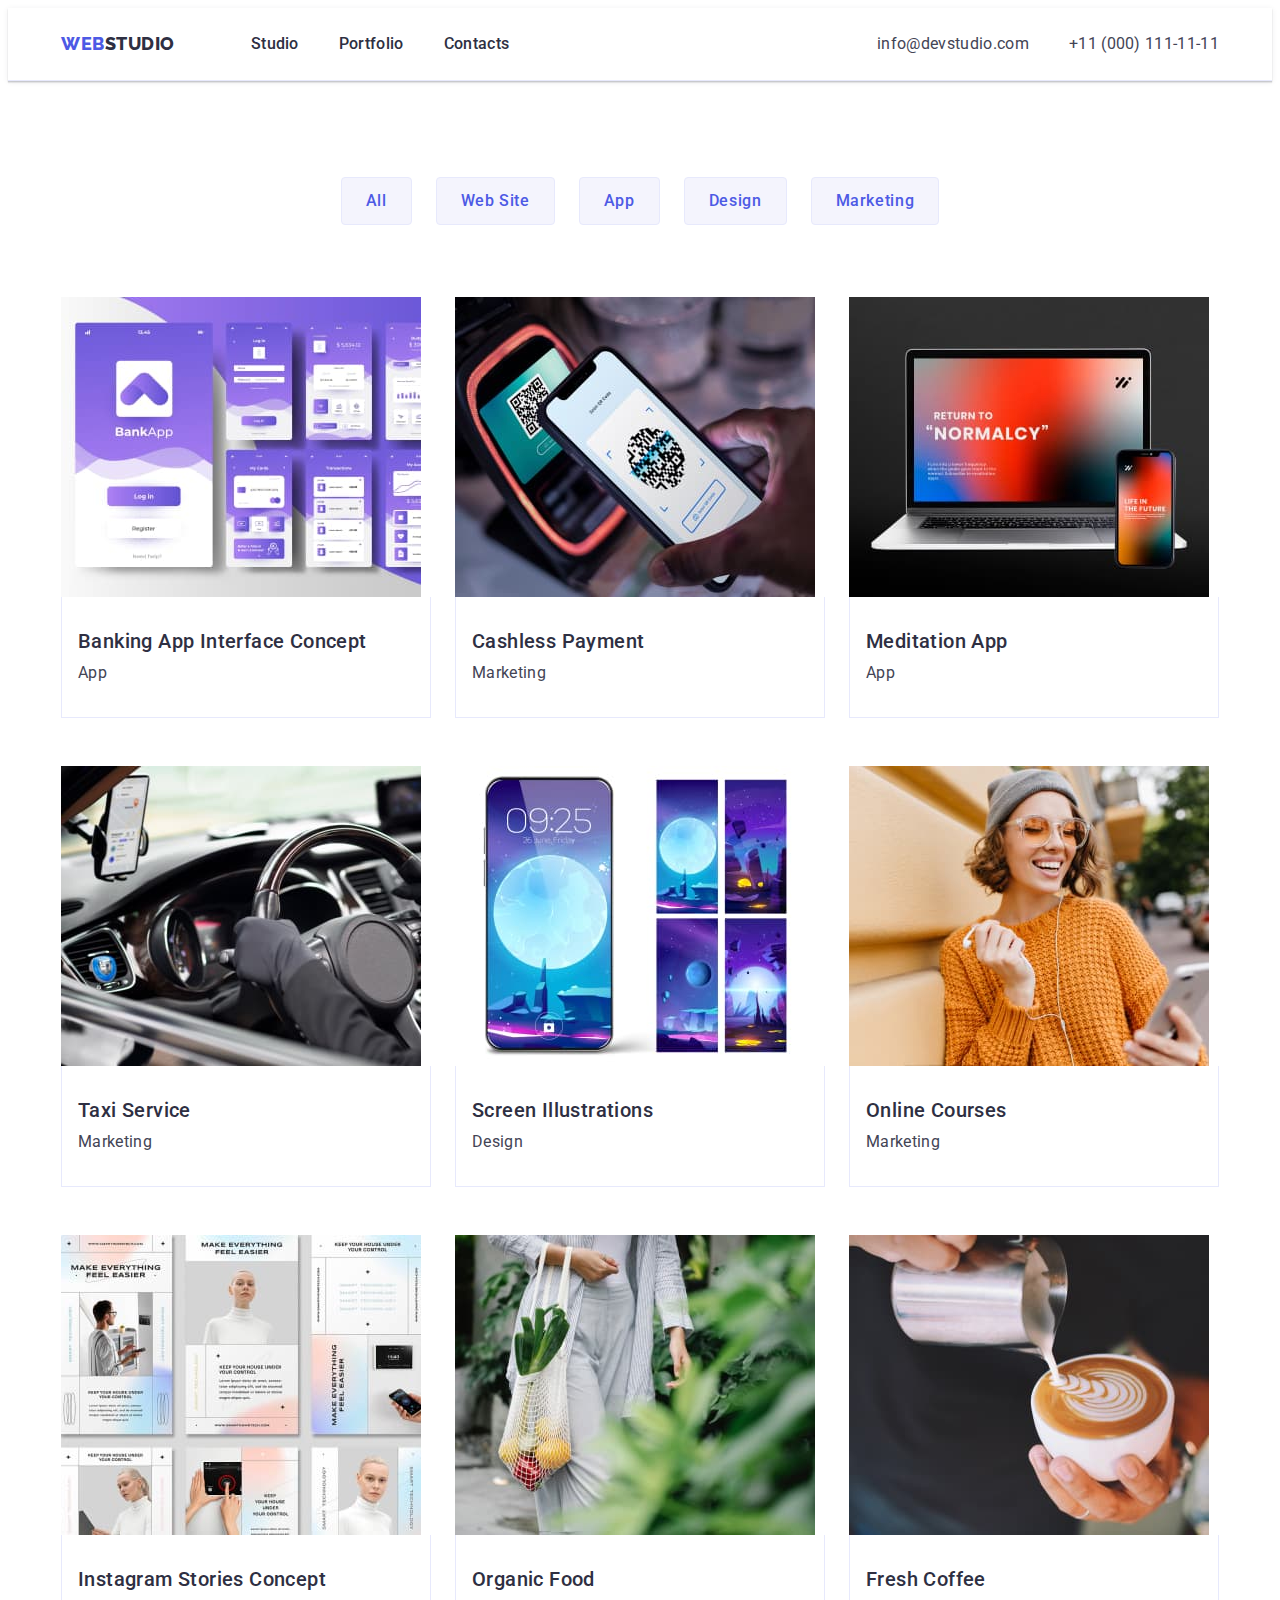
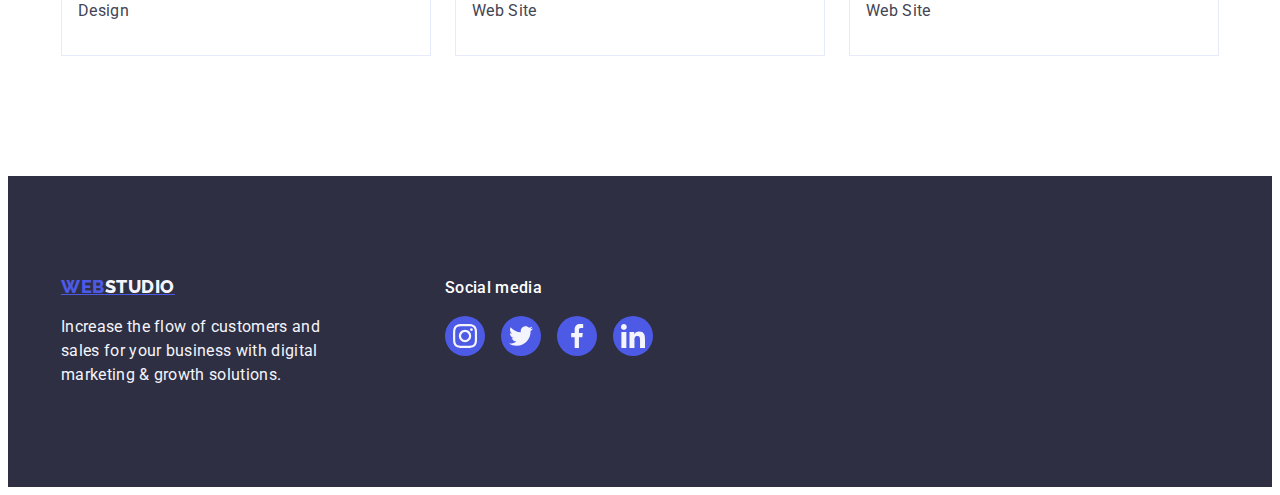
==== portfolio.html @ e5798d38 "add animation" ====
<!DOCTYPE html>
<html lang="en">
<head>
    <meta charset="UTF-8">
    <meta http-equiv="X-UA-Compatible" content="IE=edge">
    <meta name="viewport" content="width=device-width, initial-scale=1.0">
    <title>Portfolio</title>
    <link rel="preconnect" href="https://fonts.googleapis.com">
    <link rel="preconnect" href="https://fonts.gstatic.com" crossorigin>
    <link href="https://fonts.googleapis.com/css2?family=Raleway:wght@800&family=Roboto:wght@400;500;700;900&display=swap"
        rel="stylesheet">
    <link rel="stylesheet" href="https://cdnjs.cloudflare.com/ajax/libs/modern-normalize/2.0.0/modern-normalize.min.css"
        integrity="sha512-4xo8blKMVCiXpTaLzQSLSw3KFOVPWhm/TRtuPVc4WG6kUgjH6J03IBuG7JZPkcWMxJ5huwaBpOpnwYElP/m6wg=="
        crossorigin="anonymous" referrerpolicy="no-referrer" />
    <link rel="stylesheet" href="./css/styles.css">
</head>
<body>
<header class="portfolio-header">
    <div class="container header-container">
    <nav class="navigation">
        <a class="logo-link link" href="./index.html">Web<span class="logo-color">Studio</span></a>
        <ul class="menu-list list">
            <li class="menu-item">
                <a class="menu-link link" href="./index.html">Studio</a>
            </li>
            <li class="menu-item">
                <a class="menu-link link" href="./portfolio.html">Portfolio</a>
            </li>
            <li class="menu-item">
                <a class="menu-link link" href="">Contacts</a>
            </li>
        </ul>
    </nav>
    <address class="contact">
        <ul class="address-list list">
            <li class="address-item">
                <a class="contact-link link" href="mailto:info@devstudio.com">info@devstudio.com</a>

            </li>
            <li class="address-item">
                <a class="contact-link link" href="tel:+110001111111">+11 (000) 111-11-11</a>

            </li>
        </ul>

    </address>
    </div>
</header>
<main class="main">
    <section class="gallery-section">
        <div class="container">
        <h1 class="visually-hidden">Button</h1>
        <ul class="btn-list list">
            <li class="btn-item-list">
                <button class="mod-btn btn" type="button">All</button>
            </li>
            <li class="btn-item-list">
                <button class="mod-btn btn" type="button">Web Site</button>
            </li>
            <li class="btn-item-list">
                <button class="mod-btn btn" type="button">App</button>
            </li>
            <li class="btn-item-list">
                <button class="mod-btn btn" type="button">Design</button>
            </li>
            <li class="btn-item-list">
                <button class="mod-btn btn" type="button">Marketing</button>
            </li>
        </ul>
        <ul class="gallery-list">
            <li class="gallery-item list">
                <a href="#" class="gallery-portfolio link" >
                <img src="./images/project1.jpg" alt="Banking application" width="360" height="300">
                <div class="container-gallery">
                <h2 class="gallery-title">Banking App Interface Concept</h2>
                <p class="gallery-text">App</p>
                </div>
                </a>
            </li>
            <li class="gallery-item list">
                <a href="#" class="link gallery-portfolio" >
                <div class="gallery-cover-wrap" ><img src="./images/project2.jpg" alt="Scan qr code by phone" width="360" height="300"> 
                <p class="gallery-cover-text">14 Stylish and User-Friendly App Design Concepts · Task Manager App · Calorie Tracker App
                    · Exotic Fruit Ecommerce App ·
                    Cloud Storage App</p>
                </div>
                
                <div class="container-gallery">
                <h2 class="gallery-title">Cashless Payment</h2>
                <p class="gallery-text">Marketing</p>
                </div>
                </a>
            </li>
            <li class="gallery-item list">
                <a href="#" class="link gallery-portfolio" >
                <img src="./images/project3.jpg" alt="Sync laptop app with phone" width="360" height="300">
                <div class="container-gallery">
                <h2 class="gallery-title">Meditation App</h2>
                <p class="gallery-text">App</p>
                </div>
                </a>
            </li>
            <li class="gallery-item list">
                <a href="#" class="link gallery-portfolio" >
                <img src="./images/project4.jpg" alt="Driving driver navigation" width="360" height="300">
                <div class="container-gallery">
                <h2 class="gallery-title">Taxi Service</h2>
                <p class="gallery-text">Marketing</p>
                </div>
                </a>
            </li>
            <li class="gallery-item list">
                <a href="#" class="link gallery-portfolio" >
                <img src="./images/project5.jpg" alt="Wallpaper for phone" width="360" height="300">
                <div class="container-gallery">
                <h2 class="gallery-title">Screen Illustrations</h2>
                <p class="gallery-text">Design</p>
                </div>
                </a>
            </li>
            <li class="gallery-item list">
                <a href="#" class="link gallery-portfolio" >
                <img src="./images/project6.jpg" alt="Girl talking through video call" width="360" height="300">
                <div class="container-gallery">
                <h2 class="gallery-title">Online Courses</h2>
                <p class="gallery-text">Marketing</p>
                </div>
                </a>
            </li>
            <li class="gallery-item list">
                <a href="#" class="link gallery-portfolio" >
                <img src="./images/project7.jpg" alt="Application instructions" width="360" height="300">
                <div class="container-gallery">
                <h2 class="gallery-title">Instagram Stories Concept</h2>
                <p class="gallery-text">Design</p>
                </div>
                </a>
            </li>
            <li class="gallery-item list">
                <a href="#" class="link gallery-portfolio" >
                <img src="./images/project8.jpg" alt="Girl carries vegetables in a bag" width="360" height="300">
                <div class="container-gallery">
                <h2 class="gallery-title">Organic Food</h2>
                <p class="gallery-text">Web Site</p>
                </div>
                </a>
            </li>
            <li class="gallery-item list">
                <a href="#" class="link gallery-portfolio" >
                <img src="./images/project9.jpg" alt="Barista pouring milk into coffee" width="360" height="300">
                <div class="container-gallery">
                <h2 class="gallery-title">Fresh Coffee</h2>
                <p class="gallery-text">Web Site</p>
                </div>
                </a>
            </li>
        </ul>
        </div>
    </section>
</main>
<footer class="section-footer">
    <div class="container footer-logo-index">
        <div class="logo-section">
            <a class="logo-link-footer" href="./index.html">Web<span class="logo-color-footer">Studio</span></a>
            <p class="footer-text">Increase the flow of customers and sales for your business with digital marketing &
                growth solutions.</p>
        </div>
        <div class="section-social">
            <p class="social-text">Social media</p>
            <ul class="footer-social ">
                <li class="footer-social-link list">
                    <a href="" class="social-link link" target="_blank" rel="noopener noreferrer">
                        <svg class="social-icon" width="24" height="24">
                            <use href="./images/icons.svg#icon-instagram"></use>
                        </svg>
                    </a>
                </li>
                <li class="footer-social-link list">
                    <a href="" class="social-link link" target="_blank" rel="noopener noreferrer">
                        <svg class="social-icon" width="24" height="24">
                            <use href="./images/icons.svg#icon-twitter"></use>
                        </svg>
                    </a>
                </li>
                <li class="footer-social-link list">
                    <a href="" class="social-link link" target="_blank" rel="noopener noreferrer">
                        <svg class="social-icon" width="24" height="24">
                            <use href="./images/icons.svg#icon-facebook"></use>
                        </svg>
                    </a>
                </li>
                <li class="footer-social-link list">
                    <a href="" class="social-link link" target="_blank" rel="noopener noreferrer">
                        <svg class="social-icon" width="24" height="24">
                            <use href="./images/icons.svg#icon-linkedin"></use>
                        </svg>
                    </a>
                </li>
            </ul>
        </div>
    </div>
</footer>
</body>
</html>
---- css/styles.css ----
body {
    font-family: Roboto, sans-serif;
    font-style: normal;
    font-weight: 400;
    font-size: 16px;
    line-height: 1.5;
    color: var(--primery-color);
    background-color: var(--light-color);
}

:root {
    --primery-color: #434455;
    --title-color: #2E2F42;
    --secondary-color: #4D5AE5;
    --link-color: #404BBF;
    --light-color: #FFFFFF;
    --secondary-light-color: #F4F4FD;
}

p, 
h1, 
h2, 
h3 {
    margin: 0;
}

ul {
    margin: 0;
    padding: 0;
}

img {
    display: block;
}

.container {
    width: 1158px;
    padding-left: 15px;
    padding-right: 15px;
    margin: 0 auto;


}

.list {
    list-style: none;

}

.link {
    text-decoration: none;

}

/* *----------------------HEADER-INDEX------------------* */

.main-header {
    border-bottom: 1px solid #e7e9fc;
    box-shadow: 0px 2px 1px rgba(46, 47, 66, 0.08), 0px 1px 1px rgba(46, 47, 66, 0.16), 0px 1px 6px rgba(46, 47, 66, 0.08);
    
    
}

.navigation {
    display: flex;
    align-items: center;
}

.header-container {
    display: flex;
    align-items: center;
    padding-top: 24px;
    padding-bottom: 24px;
    
}

.menu-list {
    display: flex;
    gap: 40px;

}

.address-list {
    display: flex;
    gap: 40px;
}

.logo-link {
    font-family: 'Raleway', sans-serif;
    font-weight: 800;
    font-size: 18px;
    line-height: 1.17;
    display: flex;
    align-items: center;
    letter-spacing: 0.03em;
    text-transform: uppercase;
    color: var(--secondary-color);
    margin-right: 76px;

}
.logo-color {
    color: var(--title-color);
}

.menu-link:hover {
    color: var(--link-color);
}

.menu-link:focus {
    color: var(--link-color);
}

.contact {
    font-style: normal;
    display: flex;
    align-items: center;
    margin-left: auto;

}
.contact-link {
    letter-spacing: 0.02em;
    color: var(--primery-color);
}

.contact-link:hover,
.contact-link:focus {
    color: var(--link-color);
}

.logo-link:hover, logo-link:focus {
    color: var(--link-color);
}

.menu-list {
    font-weight: 500;
    line-height: 1.5;
    letter-spacing: 0.02em;
}

.menu-link {
    color: var(--title-color);
}

/* -------------------HERO SECTION--------------------- */

.hero-section {
    background-color: var(--title-color);
    padding-top: 188px;
    padding-bottom: 188px;
    background-image: linear-gradient(rgba(46, 47, 66, 0.7), rgba(46, 47, 66, 0.7)), url(../images/peopleoffice.jpg);
    background-repeat: no-repeat;
    background-position: center;
    background-size: cover;
    max-width: 1440px;
    margin: 0 auto;
}

.btn {
    cursor: pointer;
}

.btn:hover, btn:focus {
    color: var(--light-color);
    background-color: var(--link-color);
}

.btn:focus {
    color: var(--light-color);
    background-color: var(--link-color);
}

.hero-button {
    font-family: 'Roboto', sans-serif;
    font-style: normal;
    font-weight: 500;
    font-size: 16px;
    line-height: 1.5;
    display: flex;
    align-items: center;
    letter-spacing: 0.04em;
    color: var(--light-color);
    background-color: var(--secondary-color);
    box-shadow: 0px 4px 4px rgba(0, 0, 0, 0.15);
    border-radius: 4px;
    min-width: 169px;
    height: 56px;
    display: block;
    margin: 0 auto;
    border: none;
    padding: 16px 32px 16px 32px;
      
}

.hero-title {
    font-weight: 700;
    font-size: 56px;
    line-height: 1.07;
    text-align: center;
    letter-spacing: 0.02em;
    color: var(--light-color);
    
    margin: 0 auto;
    max-width: 496px;
    margin-bottom: 48px;   
}

/*  -----------------SECONDARY-SECTION----------------- */
.visually-hidden {
    position: absolute;
    width: 1px;
    height: 1px;
    margin: -1px;
    border: 0;
    padding: 0;
    white-space: nowrap;
    clip-path: inset(100%);
    clip: rect(0 0 0 0);
    overflow: hidden;
}

.secondary-section {
    padding-top: 120px;
    padding-bottom: 120px;
 
}

.icon {
    
    width: 264px;
    height: 112px;
    background-color: #F4F4FD;
    display: flex;
    align-items: center;
    justify-content: center;
    border-radius: 4px;
    margin-bottom: 8px;
}


.secondary-section-wrap{
    display: flex;
    align-items: center;

  
}
.title-text {
    font-weight: 700;
    font-size: 36px;
    line-height: 1.11;
    text-align: center;
    letter-spacing: 0.02em;
    text-transform: capitalize;
    color: var(--title-color);
    margin: 0 auto;
    margin-bottom: 72px;

}

.list-secondary {
    display: flex;
    gap: 24px;

}

.secondary-item-list {
    gap: 24px;
}

.secondary-title {
    font-weight: 500;
    font-size: 20px;
    line-height: 1.2;
    letter-spacing: 0.02em;
    color: var(--title-color);
    display: flex;
    margin-bottom: 8px;
    
}

.secondary-text {
    letter-spacing: 0.02em;
    color: var(--primery-color);
    display: flex;
    min-width: 264px;
    width: calc((100% - 72px) / 4);
    gap: 24px;
    
}

/* -----------------------SECTION-PROFILE---------------------- */

.profile {
    padding-top: 0px;
    padding-bottom: 120px;
}



.list-img {
    display: flex;
    gap: 24px;

}

.list-profile {
    
    min-width: 360px;
    display: flex;
    width: calc((100% - 48px) / 3);

}

/* -----------------------TEAM-SECTION---------------------- */

.team-section {
    background-color: var(--secondary-light-color);
    padding-top: 120px;
    padding-bottom: 120px;
}

.list-team {
    display: flex;
    gap: 24px;
}

.team {
    padding: 32px 16px;
}

.icon-team{
    display: flex;
    justify-content: center;
    gap: 24px;
}

.icon-team-list{
    width: 40px;
    height: 40px;
}

.team-soc-link{
    width: 100%;
    height: 100%;
    background-color: #4D5AE5;
    border-radius: 50%;
    display: flex;
    align-items: center;
    justify-content: center;   
}

.team-soc-link:hover {
    background-color: #404bbf;
}

.team-soc-link:focus {
    background-color: #404bbf;
}

.team-soc-icon {
    fill: #f4f4fd;
}

.list-item-team {
    background-color: var(--light-color);
    width: calc((100% - 72px) / 4);
    text-align: center;
    box-shadow: 0px 1px 6px rgba(46, 47, 66, 0.08), 0px 1px 1px rgba(46, 47, 66, 0.16), 0px 2px 1px rgba(46, 47, 66, 0.08);
    border-radius: 0px 0px 4px 4px;  
}

.secondary-title-team {
    font-weight: 500;
    font-size: 20px;
    line-height: 1.2;
    letter-spacing: 0.02em;
    color: var(--title-color);
    text-align: center;
    margin: 0 auto;
    margin-bottom: 8px;

}

.secondary-text-team {
    letter-spacing: 0.02em;
    color: var(--primery-color);
    text-align: center;
    margin-bottom: 8px;

}

/* --------------CUSTOMERS-------------- */

.customers {
    padding-top: 120px;
    padding-bottom: 120px;
}

.title-customers {
    font-weight: 700;
    font-size: 36px;
    line-height: 1.11;
    text-align: center;
    letter-spacing: 0.02em;
    text-transform: capitalize;
    color: var(--title-color);
    margin: 0 auto;
    margin-bottom: 72px;
}

.customers-primery {
    display: flex;
    gap: 24px;
}

.customers-list {
    box-sizing: border-box;
    min-width: 168px;
    height: 88px;
    width: calc((100% - 120px) / 6);

}

.customers-link {
    width: 100%;
    height: 100%;
    display: flex;
    align-items: center;
    justify-content: center;
    color: #8e8f99;
    border: 1px solid #8E8F99;
    border-radius: 4px;
}
.customers-link:hover {
    border-color: #404bbf;
    color: #404bbf;
}

.customers-link:focus {
    border-color: #404bbf;
    color: #404bbf;
}

.customers-icon {
    fill: currentColor;
}


/* --------------INDEX-SECTION-FOOTER-------------- */



.section-footer {
    display: flex;
    letter-spacing: 0.02em;
    color: var(--secondary-light-color);
    background-color: var(--title-color);
    padding: 100px 0;
}

.footer-logo-index {
    display: flex;
    align-items: baseline;
}
 .logo-section {
    margin-right: 120px;
 }


.logo-link-footer {
    font-family: 'Raleway', sans-serif;
    font-style: normal;
    font-weight: 800;
    font-size: 18px;
    line-height: 1.17;
    display: inline-block;
    align-items: center;
    letter-spacing: 0.03em;
    text-transform: uppercase;
    color: var(--secondary-color);
    margin-bottom: 16px;
}

.logo-link-footer {
    margin-bottom: 17.5px;
}

.logo-color-footer {
    color: var(--secondary-light-color);
}

.footer-text {
    font-family: 'Roboto';
    font-style: normal;
    font-weight: 400;
    font-size: 16px;
    line-height: 1.5;
    letter-spacing: 0.02em;
    color: #F4F4FD;
    max-width: 264px;

}

.section-social {
    margin-right: 120px;
}

.social-text {
    font-family: 'Roboto';
    font-style: normal;
    font-weight: 500;
    font-size: 16px;
    line-height: 1.5;
    letter-spacing: 0.02em;
    color: #FFFFFF;
    margin-bottom: 16px;
}

.footer-social {
    display: flex;
    gap: 16px;
    width: 100%;
}

.footer-social-link {
    width: 40px;
    height: 40px;
}

.social-link {
    width: 100%;
    height: 100%;
    background-color: #4d5ae5;
    border-radius: 50%;
    display: flex;
    align-items: center;
    justify-content: center;
}

.social-icon {
    fill: #f4f4fd;
}

.social-link:hover {
    background-color: #31d0aa;
}

.social-link:focus {
    background-color: #31d0aa;
}

.footer-index {
    display: flex;
    align-items: baseline;
}

/* --------------PORTFOLIO HEADER--------------- */

.portfolio-header {
    border-bottom: 1px solid #e7e9fc;
    box-shadow: 0px 2px 1px rgba(46, 47, 66, 0.08), 0px 1px 1px rgba(46, 47, 66, 0.16), 0px 1px 6px rgba(46, 47, 66, 0.08);
}



/* --------------PORTFOLIO GALERY-SECTION--------------- */

.gallery-section {

    padding-top: 96px;
    padding-bottom: 120px;

}

.btn-list {
    display: flex;
    justify-content: center;
    align-items: center;
    gap: 24px;
    margin-bottom: 72px;
}

.mod-btn:hover,
.mod-btn:focus {
    border: 1px solid transparent;
}


.gallery-list {
    display: flex;
    flex-wrap: wrap;
    gap: 48px 24px;   
}

.gallery-portfolio {
    
    display: block;
}

.link-portfolio {
    text-decoration: none;  
}

.gallery-portfolio:hover {
    box-shadow: 0px 1px 6px rgba(46, 47, 66, 0.08),
    0px 1px 1px rgba(46, 47, 66, 0.16),
    0px 2px 1px rgba(46, 47, 66, 0.08);
}

.gallery-portfolio:focus {
    box-shadow: 0px 1px 6px rgba(46, 47, 66, 0.08),
    0px 1px 1px rgba(46, 47, 66, 0.16),
    0px 2px 1px rgba(46, 47, 66, 0.08);
}

.container-gallery {
    padding: 32px 16px;
    border: 1px solid #e7e9fc;
    border-top: none;
    display: block;

}


.gallery-item {
    width: calc((100% - 48px) / 3);
    position: relative;
}

.gallery-item:hover .gallery-cover-text{
    transform: translateY(0);
}

.gallery-cover-wrap {
    position: relative;
    overflow: hidden;
}
.gallery-cover-text {
    position: absolute;
    top: 0;
    color: #F4F4FD;
    font-family: 'Roboto';
    font-style: normal;
    font-weight: 400;
    font-size: 16px;
    line-height: 1.5;
    letter-spacing: 0.02em;
    padding-top: 40px;
    padding-left: 32px;
    background-color: #4D5AE5;
    height: 100%;
    transform: translateY(100%);
    transition: 300ms linear;
}

.mod-btn {
    font-family: 'Roboto', sans-serif;
    font-style: normal;
    font-weight: 500;
    font-size: 16px;
    line-height: 1.5;
    display: flex;
    align-items: center;
    text-align: center;
    letter-spacing: 0.04em;
    border-radius: 4px;
    color: var(--secondary-color);
    background-color: var(--secondary-light-color);
    min-width: 69px;
    height: 48px;
    padding: 12px 24px 12px 24px;
    border: 1px solid #E7E9FC;
    gap: 24px;
}

.mod-btn {
    font-family: 'Roboto', sans-serif;
    font-style: normal;
    font-weight: 500;
    font-size: 16px;
    line-height: 1.5;
    display: flex;
    align-items: center;
    text-align: center;
    letter-spacing: 0.04em;
    border-radius: 4px;
    color: var(--secondary-color);
    background-color: var(--secondary-light-color);
    min-width: 69px;
    height: 48px;
    padding: 12px 24px 12px 24px;
    border: 1px solid #E7E9FC;
    gap: 24px;
}

.mod-btn:hover {
    box-shadow: 0px 3px 1px rgba(0, 0, 0, 0.1),
    0px 2px 1px rgba(0, 0, 0, 0.08),
    0px 2px 2px rgba(0, 0, 0, 0.12);
}

.mod-btn:focus {
    box-shadow: 0px 3px 1px rgba(0, 0, 0, 0.1),
    0px 2px 1px rgba(0, 0, 0, 0.08),
    0px 2px 2px rgba(0, 0, 0, 0.12);

}

.gallery-title {
    font-weight: 500;
    font-size: 20px;
    line-height: 1.2;
    letter-spacing: 0.02em;
    color: var(--title-color);
    margin-bottom: 8px;
}

.gallery-text {
    font-size: 16px;
    line-height: 1.5;
    letter-spacing: 0.02em;
    color: var(--primery-color);
}

/* --------------PORTFOLIO FOOTER--------------- */
.footer-portfolio {
    display: flex;
    align-items: baseline;
    margin-right: 120px;

}

.social-text {
    font-weight: 500;
    font-size: 16x;
    line-height: 1.5;
    letter-spacing: 0.02em;
    color: #FFFFFF;
    margin-bottom: 16px;

}

.footer-social {
    display: flex;
    gap: 16px;
}

.footer-portfolio-list {
    width: 40px;
    height: 40px;

}
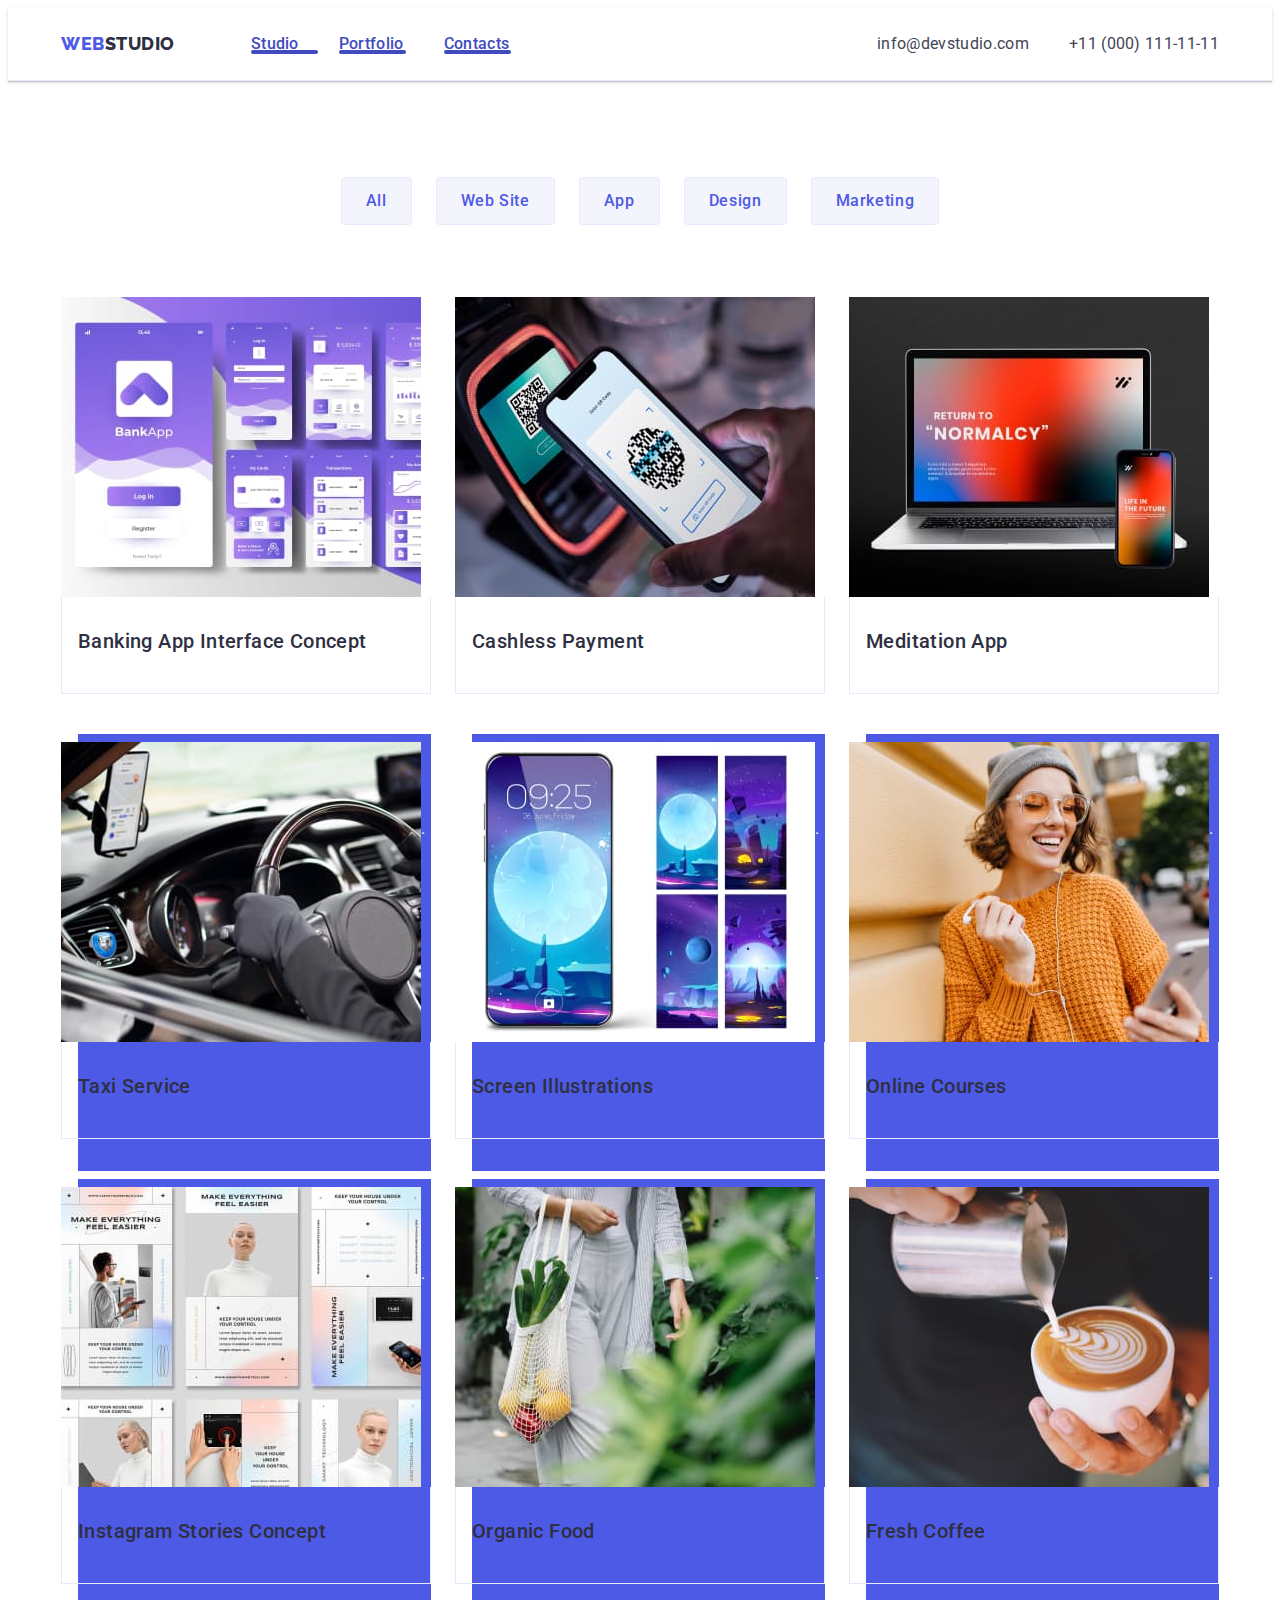
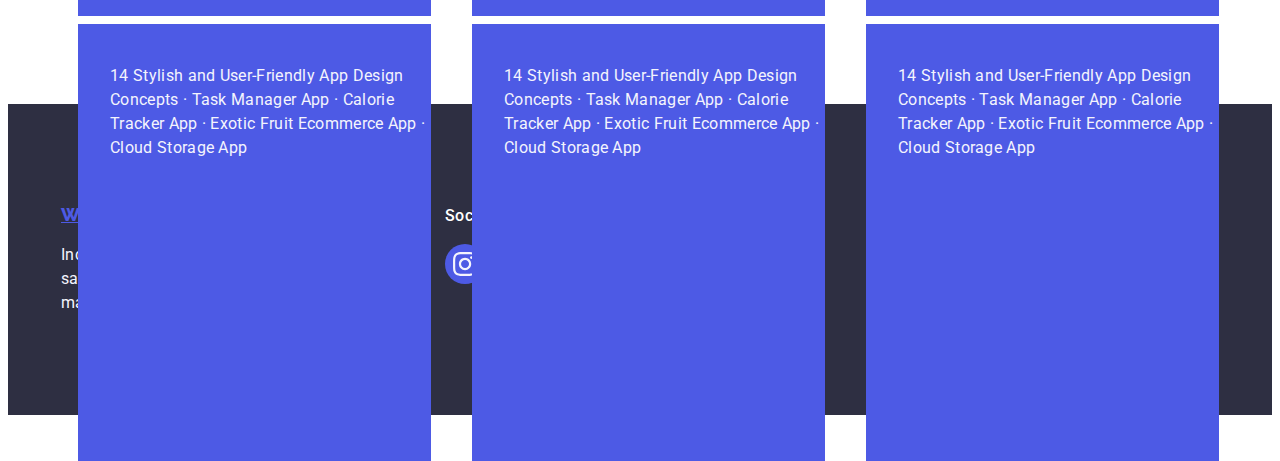
==== commit 6999b168: "correct portfolio" ====
--- a/portfolio.html
+++ b/portfolio.html
@@ -73,7 +73,9 @@
                 <img src="./images/project1.jpg" alt="Banking application" width="360" height="300">
                 <div class="container-gallery">
                 <h2 class="gallery-title">Banking App Interface Concept</h2>
-                <p class="gallery-text">App</p>
+                <p class="gallery-cover-text">14 Stylish and User-Friendly App Design Concepts · Task Manager App · Calorie Tracker App
+                    · Exotic Fruit Ecommerce App ·
+                    Cloud Storage App</p>
                 </div>
                 </a>
             </li>
@@ -87,7 +89,9 @@
                 
                 <div class="container-gallery">
                 <h2 class="gallery-title">Cashless Payment</h2>
-                <p class="gallery-text">Marketing</p>
+                <p class="gallery-cover-text">14 Stylish and User-Friendly App Design Concepts · Task Manager App · Calorie Tracker App
+                    · Exotic Fruit Ecommerce App ·
+                    Cloud Storage App</p>
                 </div>
                 </a>
             </li>
@@ -96,7 +100,9 @@
                 <img src="./images/project3.jpg" alt="Sync laptop app with phone" width="360" height="300">
                 <div class="container-gallery">
                 <h2 class="gallery-title">Meditation App</h2>
-                <p class="gallery-text">App</p>
+                <p class="gallery-cover-text">14 Stylish and User-Friendly App Design Concepts · Task Manager App · Calorie Tracker App
+                    · Exotic Fruit Ecommerce App ·
+                    Cloud Storage App</p>
                 </div>
                 </a>
             </li>
@@ -105,7 +111,9 @@
                 <img src="./images/project4.jpg" alt="Driving driver navigation" width="360" height="300">
                 <div class="container-gallery">
                 <h2 class="gallery-title">Taxi Service</h2>
-                <p class="gallery-text">Marketing</p>
+                <p class="gallery-cover-text">14 Stylish and User-Friendly App Design Concepts · Task Manager App · Calorie Tracker App
+                    · Exotic Fruit Ecommerce App ·
+                    Cloud Storage App</p>
                 </div>
                 </a>
             </li>
@@ -114,7 +122,9 @@
                 <img src="./images/project5.jpg" alt="Wallpaper for phone" width="360" height="300">
                 <div class="container-gallery">
                 <h2 class="gallery-title">Screen Illustrations</h2>
-                <p class="gallery-text">Design</p>
+                <p class="gallery-cover-text">14 Stylish and User-Friendly App Design Concepts · Task Manager App · Calorie Tracker App
+                    · Exotic Fruit Ecommerce App ·
+                    Cloud Storage App</p>
                 </div>
                 </a>
             </li>
@@ -123,7 +133,9 @@
                 <img src="./images/project6.jpg" alt="Girl talking through video call" width="360" height="300">
                 <div class="container-gallery">
                 <h2 class="gallery-title">Online Courses</h2>
-                <p class="gallery-text">Marketing</p>
+                <p class="gallery-cover-text">14 Stylish and User-Friendly App Design Concepts · Task Manager App · Calorie Tracker App
+                    · Exotic Fruit Ecommerce App ·
+                    Cloud Storage App</p>
                 </div>
                 </a>
             </li>
@@ -132,7 +144,9 @@
                 <img src="./images/project7.jpg" alt="Application instructions" width="360" height="300">
                 <div class="container-gallery">
                 <h2 class="gallery-title">Instagram Stories Concept</h2>
-                <p class="gallery-text">Design</p>
+                <p class="gallery-cover-text">14 Stylish and User-Friendly App Design Concepts · Task Manager App · Calorie Tracker App
+                    · Exotic Fruit Ecommerce App ·
+                    Cloud Storage App</p>
                 </div>
                 </a>
             </li>
@@ -141,7 +155,9 @@
                 <img src="./images/project8.jpg" alt="Girl carries vegetables in a bag" width="360" height="300">
                 <div class="container-gallery">
                 <h2 class="gallery-title">Organic Food</h2>
-                <p class="gallery-text">Web Site</p>
+                <p class="gallery-cover-text">14 Stylish and User-Friendly App Design Concepts · Task Manager App · Calorie Tracker App
+                    · Exotic Fruit Ecommerce App ·
+                    Cloud Storage App</p>
                 </div>
                 </a>
             </li>
@@ -150,7 +166,9 @@
                 <img src="./images/project9.jpg" alt="Barista pouring milk into coffee" width="360" height="300">
                 <div class="container-gallery">
                 <h2 class="gallery-title">Fresh Coffee</h2>
-                <p class="gallery-text">Web Site</p>
+                <p class="gallery-cover-text">14 Stylish and User-Friendly App Design Concepts · Task Manager App · Calorie Tracker App
+                    · Exotic Fruit Ecommerce App ·
+                    Cloud Storage App</p>
                 </div>
                 </a>
             </li>
--- a/css/styles.css
+++ b/css/styles.css
@@ -81,6 +81,10 @@
 
 }
 
+.address-item {
+    transition:color 250ms cubic-bezier(0.4, 0, 0.2, 1);
+}
+
 .address-list {
     display: flex;
     gap: 40px;
@@ -105,10 +109,12 @@
 
 .menu-link:hover {
     color: var(--link-color);
+    transition: transform 250ms lenear, cubic-bezier(0.4, 0, 0.2, 1);
 }
 
 .menu-link:focus {
     color: var(--link-color);
+    transition: transform 250ms lenear, cubic-bezier(0.4, 0, 0.2, 1);
 }
 
 .contact {
@@ -121,26 +127,49 @@
 .contact-link {
     letter-spacing: 0.02em;
     color: var(--primery-color);
+    transition: color 250ms cubic-bezier(0.4, 0, 0.2, 1);
 }
 
 .contact-link:hover,
 .contact-link:focus {
     color: var(--link-color);
-}
-
-.logo-link:hover, logo-link:focus {
+    transition: transform 250ms lenear;
+}
+
+.logo-link:hover, .logo-link:focus {
     color: var(--link-color);
+    transition: transform 250ms lenear;
 }
 
 .menu-list {
     font-weight: 500;
     line-height: 1.5;
     letter-spacing: 0.02em;
+    display: flex;
+    justify-content: space-between;
+    align-items: baseline;
 }
 
 .menu-link {
-    color: var(--title-color);
-}
+    position: relative;
+    color: #404BBF;
+    transition: color 250ms cubic-bezier(0.4, 0, 0.2, 1);
+}
+
+.menu-link::after {
+    position: absolute;
+    content: '';
+    width: 67px;
+    height: 4px;
+    left: 0;
+    bottom: -1px;
+    border-radius: 2px;
+    flex-grow: 1;
+    background-color: #404bbf;
+
+}
+
+
 
 /* -------------------HERO SECTION--------------------- */
 
@@ -163,11 +192,13 @@
 .btn:hover, btn:focus {
     color: var(--light-color);
     background-color: var(--link-color);
+    transition: transform 250ms lenear;
 }
 
 .btn:focus {
     color: var(--light-color);
     background-color: var(--link-color);
+    transition: transform 250ms lenear;
 }
 
 .hero-button {
@@ -189,6 +220,7 @@
     margin: 0 auto;
     border: none;
     padding: 16px 32px 16px 32px;
+    transition: background-color 250ms cubic-bezier(0.4, 0, 0.2, 1);
       
 }
 
@@ -337,6 +369,7 @@
 .icon-team-list{
     width: 40px;
     height: 40px;
+    
 }
 
 .team-soc-link{
@@ -346,15 +379,18 @@
     border-radius: 50%;
     display: flex;
     align-items: center;
-    justify-content: center;   
+    justify-content: center;
+    transition: background-color 250ms cubic-bezier(0.4, 0, 0.2, 1);
 }
 
 .team-soc-link:hover {
     background-color: #404bbf;
+    transition: transform 250ms lenear;
 }
 
 .team-soc-link:focus {
     background-color: #404bbf;
+    transition: transform 250ms lenear;
 }
 
 .team-soc-icon {
@@ -418,6 +454,7 @@
     min-width: 168px;
     height: 88px;
     width: calc((100% - 120px) / 6);
+    
 
 }
 
@@ -430,15 +467,18 @@
     color: #8e8f99;
     border: 1px solid #8E8F99;
     border-radius: 4px;
+    transition: border-color 250ms cubic-bezier(0.4, 0, 0.2, 1), color 250ms cubic-bezier(0.4, 0, 0.2, 1);
 }
 .customers-link:hover {
     border-color: #404bbf;
     color: #404bbf;
+    transition: transform 250ms lenear;
 }
 
 .customers-link:focus {
     border-color: #404bbf;
     color: #404bbf;
+    transition: transform 250ms lenear;
 }
 
 .customers-icon {
@@ -525,6 +565,7 @@
 .footer-social-link {
     width: 40px;
     height: 40px;
+    
 }
 
 .social-link {
@@ -535,6 +576,7 @@
     display: flex;
     align-items: center;
     justify-content: center;
+    transition: background-color 250ms cubic-bezier(0.4, 0, 0.2, 1);
 }
 
 .social-icon {
@@ -543,10 +585,12 @@
 
 .social-link:hover {
     background-color: #31d0aa;
+    transition: transform 250ms lenear;
 }
 
 .social-link:focus {
     background-color: #31d0aa;
+    transition: transform 250ms lenear;
 }
 
 .footer-index {
@@ -583,6 +627,7 @@
 .mod-btn:hover,
 .mod-btn:focus {
     border: 1px solid transparent;
+    transition: transform 250ms lenear;
 }
 
 
@@ -595,6 +640,12 @@
 .gallery-portfolio {
     
     display: block;
+    transition: box-shadow 250ms cubic-bezier(0.4, 0, 0.2, 1);
+}
+
+.gallery-text:hover,
+.gallery-text:focus {
+    transform: translateY(0%);
 }
 
 .link-portfolio {
@@ -605,12 +656,16 @@
     box-shadow: 0px 1px 6px rgba(46, 47, 66, 0.08),
     0px 1px 1px rgba(46, 47, 66, 0.16),
     0px 2px 1px rgba(46, 47, 66, 0.08);
+    transition: transform 250ms lenear;
+    transform: translateY(0%);
 }
 
 .gallery-portfolio:focus {
     box-shadow: 0px 1px 6px rgba(46, 47, 66, 0.08),
     0px 1px 1px rgba(46, 47, 66, 0.16),
     0px 2px 1px rgba(46, 47, 66, 0.08);
+    transition: transform 250ms lenear;
+    transform: translateY(0%);
 }
 
 .container-gallery {
@@ -652,6 +707,7 @@
     transform: translateY(100%);
     transition: 300ms linear;
 }
+
 
 .mod-btn {
     font-family: 'Roboto', sans-serif;
@@ -671,26 +727,9 @@
     padding: 12px 24px 12px 24px;
     border: 1px solid #E7E9FC;
     gap: 24px;
-}
-
-.mod-btn {
-    font-family: 'Roboto', sans-serif;
-    font-style: normal;
-    font-weight: 500;
-    font-size: 16px;
-    line-height: 1.5;
-    display: flex;
-    align-items: center;
-    text-align: center;
-    letter-spacing: 0.04em;
-    border-radius: 4px;
-    color: var(--secondary-color);
-    background-color: var(--secondary-light-color);
-    min-width: 69px;
-    height: 48px;
-    padding: 12px 24px 12px 24px;
-    border: 1px solid #E7E9FC;
-    gap: 24px;
+    transition: color 250ms cubic-bezier(0.4, 0, 0.2, 1), background-color 250ms cubic-bezier(0.4, 0, 0.2, 1), 
+    border-color 250ms cubic-bezier(0.4, 0, 0.2, 1),
+    box-shadow 250ms cubic-bezier(0.4, 0, 0.2, 1);
 }
 
 .mod-btn:hover {
@@ -751,13 +790,83 @@
 
 }
 
-
-
-
-
-
-
-
-
-
-
+/* --------------MODAL--------------- */
+
+.backdrop {
+    position: fixed;
+    width: 100%;
+    height: 100%;
+    background: rgba(46, 47, 66, 0.4);
+    top: 0;
+    transition: opacity 250ms cubic-bezier(0.4, 0, 0.2, 1), visibility 250ms cubic-bezier(0.4, 0, 0.2, 1);
+}
+
+.modal {
+    position: absolute;
+    top: 50%;
+    left: 50%;
+    transform: translate(-50%, -50%) scale(1);
+    transition: transform 300ms lenear;
+    width: 408px;
+    min-height: 584px;
+    background: #FCFCFC;
+    box-shadow: 0px 1px 1px rgba(0, 0, 0, 0.14), 0px 1px 3px rgba(0, 0, 0, 0.12), 0px 2px 1px rgba(0, 0, 0, 0.2);
+    border-radius: 4px;
+    padding: 24px;
+    transition: transform 250ms cubic-bezier(0.4, 0, 0.2, 1);    
+
+}
+
+.backdrop.is-hidden .modal {
+transform: translate(-50% -50%) scale(0);
+}
+
+.modal-close {
+    position: absolute;
+    width: 24px;
+    height: 24px;
+    border: 1px dashed #9747FF;
+    border-radius: 50%;
+    margin-left: auto;
+    display: flex;
+    align-items: center;
+    justify-content: center;
+    top: 24px;
+    right: 24px;
+    background-color: #e7e9fc;
+    border: 1px solid rgba(0, 0, 0, 0.1);
+    padding: 0;
+    cursor: pointer;
+    transition: background-color 250ms cubic-bezier(0.4, 0, 0.2, 1), border 250ms cubic-bezier(0.4, 0, 0.2, 1);
+
+
+}
+ .is-hidden {
+    visibility: none;
+    opacity: 0;
+    pointer-events: none;
+    visibility: hidden;
+
+}
+
+.modal-close-icon {
+    color: #2E2F42;
+    background: #E7E9FC;
+    transition: fill 250ms cubic-bezier(0.4, 0, 0.2, 1);
+}
+
+.modal-close:hover,
+.modal-close:focus {
+    border: none;
+    fill: #ffffff;
+    background-color: #404BBF;
+}
+
+
+
+
+
+
+
+
+
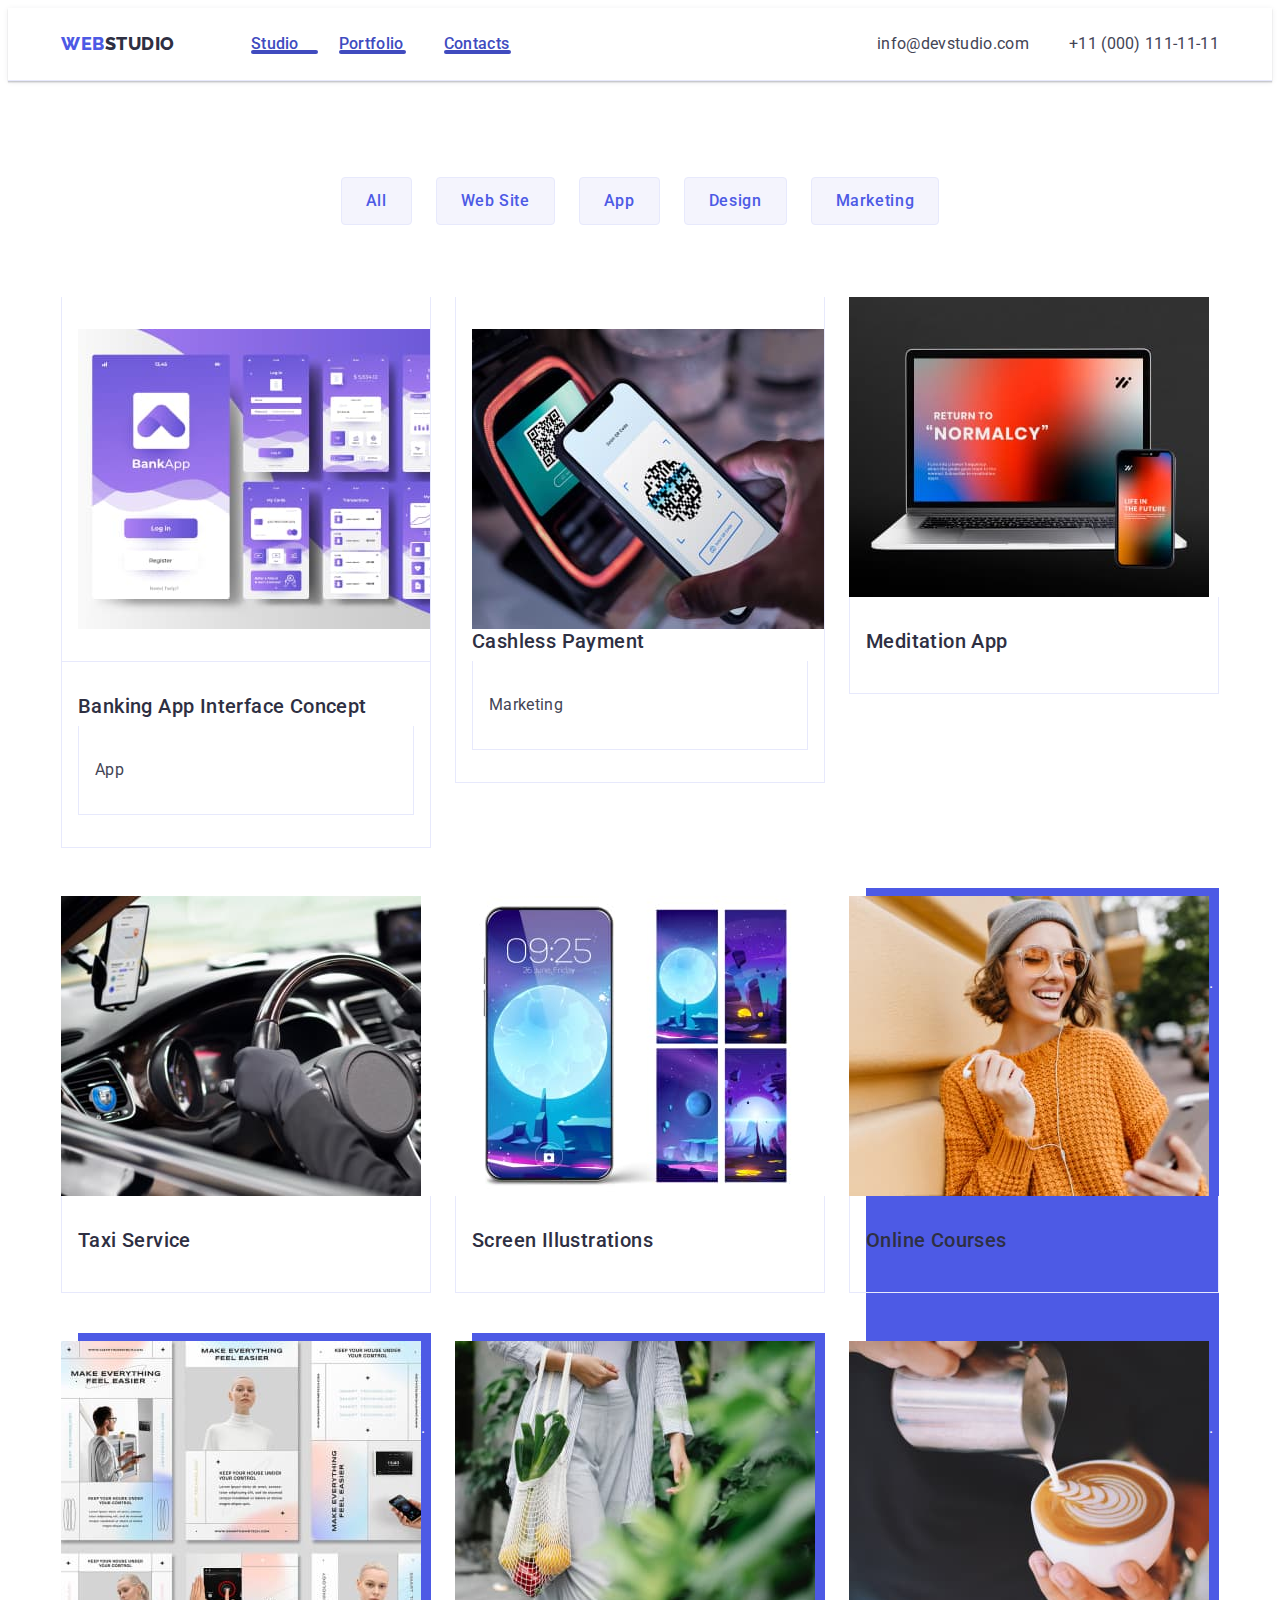
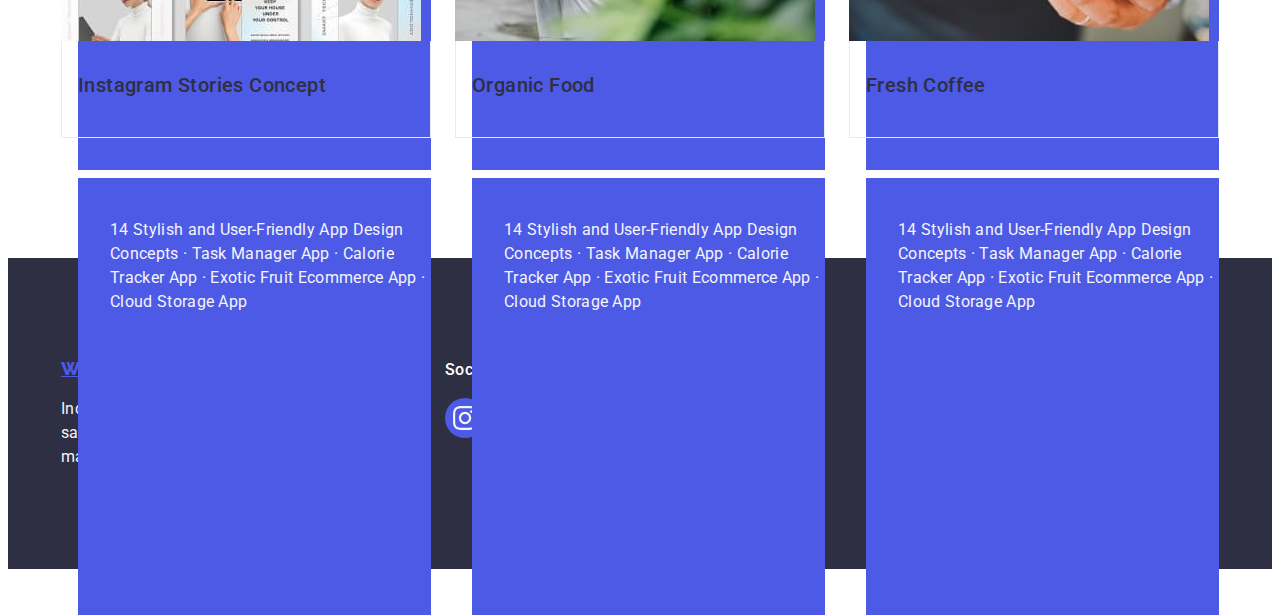
==== commit 96db6dd2: "add correct" ====
--- a/portfolio.html
+++ b/portfolio.html
@@ -70,28 +70,27 @@
         <ul class="gallery-list">
             <li class="gallery-item list">
                 <a href="#" class="gallery-portfolio link" >
-                <img src="./images/project1.jpg" alt="Banking application" width="360" height="300">
+                <div class="gallery-cover-wrap"><img src="./images/project1.jpg" alt="Banking application" width="360" height="300">
+                <p class="gallery-cover-text">14 Stylish and User-Friendly App Design Concepts · Task Manager App · Calorie Tracker App
+                · Exotic Fruit Ecommerce App ·
+                Cloud Storage App</p>
+                </div>
                 <div class="container-gallery">
                 <h2 class="gallery-title">Banking App Interface Concept</h2>
-                <p class="gallery-cover-text">14 Stylish and User-Friendly App Design Concepts · Task Manager App · Calorie Tracker App
-                    · Exotic Fruit Ecommerce App ·
-                    Cloud Storage App</p>
-                </div>
-                </a>
-            </li>
-            <li class="gallery-item list">
-                <a href="#" class="link gallery-portfolio" >
+                <p class="gallery-text">App</p>
+                </div>
+                </a>
+            </li>
+            <li class="gallery-item list">
+                <a href="#" class="gallery-portfolio link" >
                 <div class="gallery-cover-wrap" ><img src="./images/project2.jpg" alt="Scan qr code by phone" width="360" height="300"> 
                 <p class="gallery-cover-text">14 Stylish and User-Friendly App Design Concepts · Task Manager App · Calorie Tracker App
                     · Exotic Fruit Ecommerce App ·
                     Cloud Storage App</p>
-                </div>
-                
-                <div class="container-gallery">
+            
+            
                 <h2 class="gallery-title">Cashless Payment</h2>
-                <p class="gallery-cover-text">14 Stylish and User-Friendly App Design Concepts · Task Manager App · Calorie Tracker App
-                    · Exotic Fruit Ecommerce App ·
-                    Cloud Storage App</p>
+                <p class="gallery-text">Marketing</p>
                 </div>
                 </a>
             </li>
--- a/css/styles.css
+++ b/css/styles.css
@@ -689,6 +689,10 @@
 .gallery-cover-wrap {
     position: relative;
     overflow: hidden;
+    padding: 32px 16px;
+    border: 1px solid #e7e9fc;
+    border-top: none;
+    display: block;
 }
 .gallery-cover-text {
     position: absolute;
@@ -759,6 +763,10 @@
     line-height: 1.5;
     letter-spacing: 0.02em;
     color: var(--primery-color);
+    padding: 32px 16px;
+    border: 1px solid #e7e9fc;
+    border-top: none;
+    display: block;
 }
 
 /* --------------PORTFOLIO FOOTER--------------- */
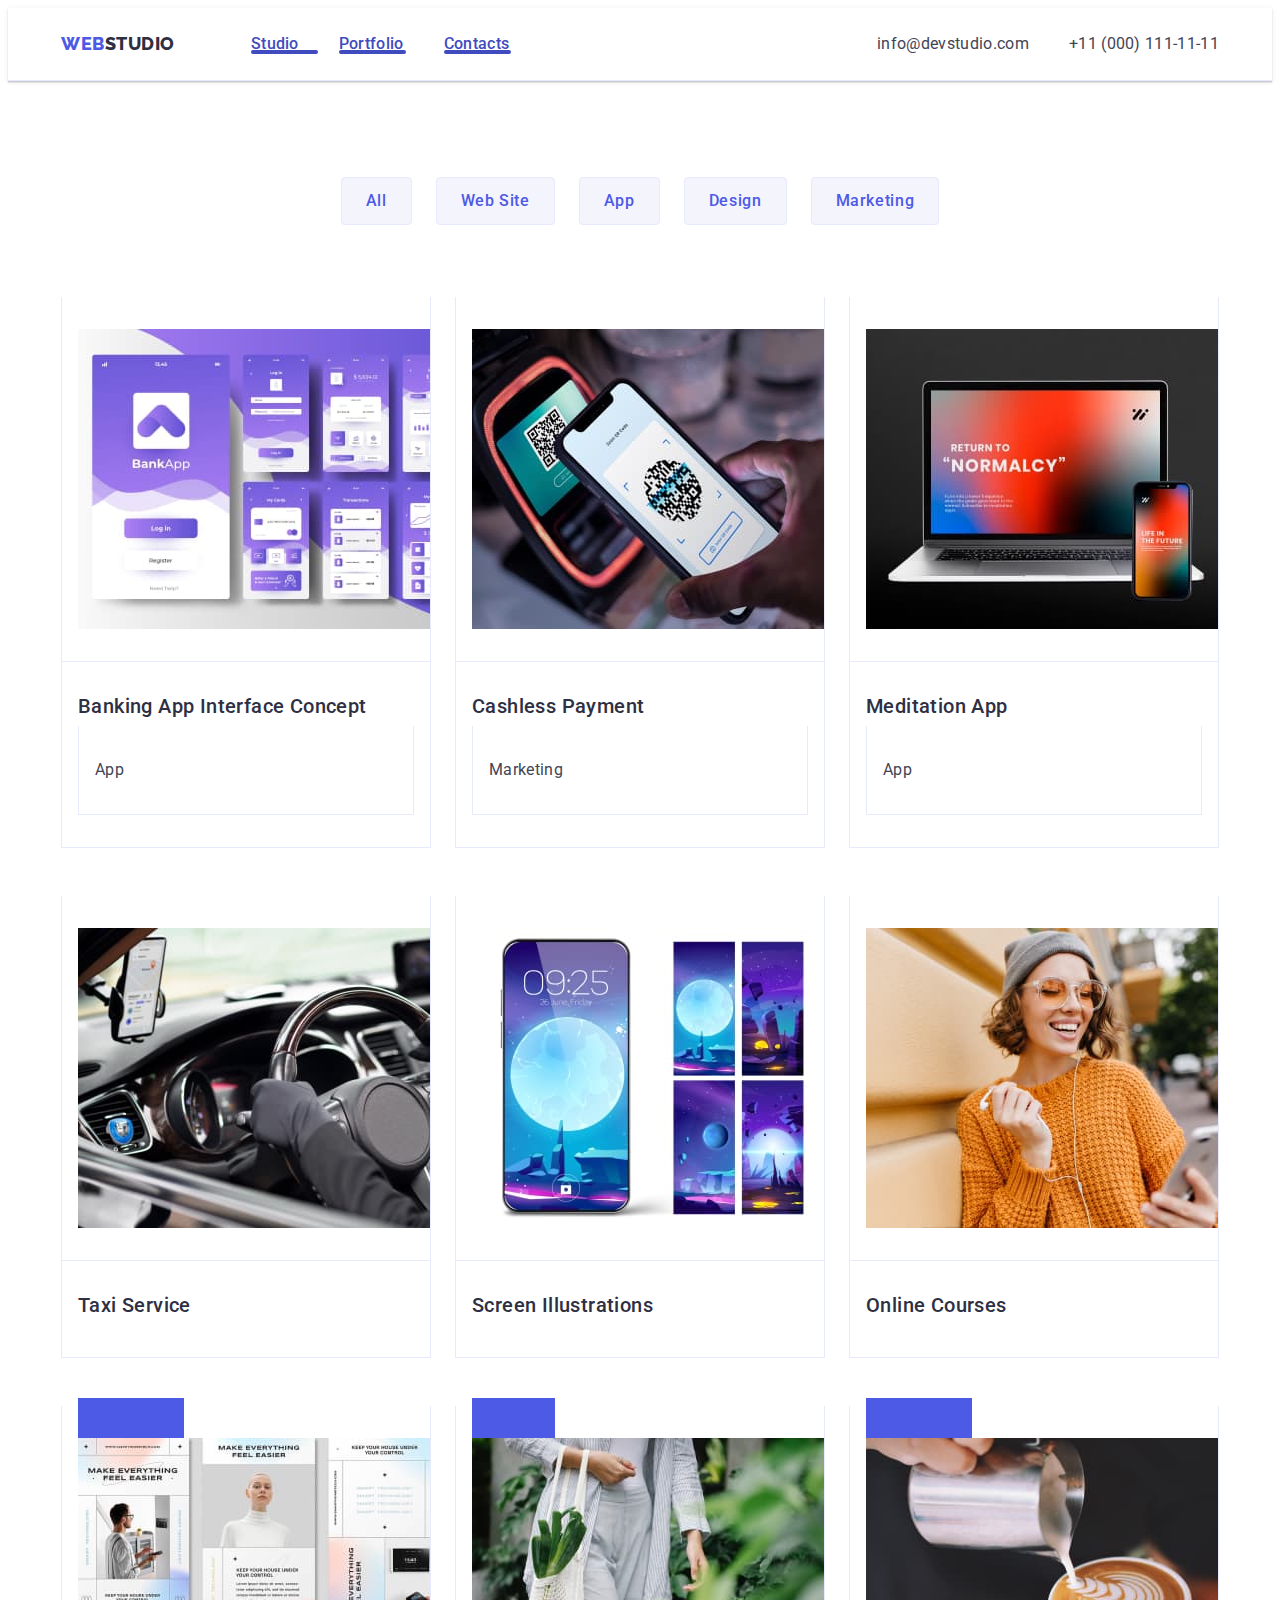
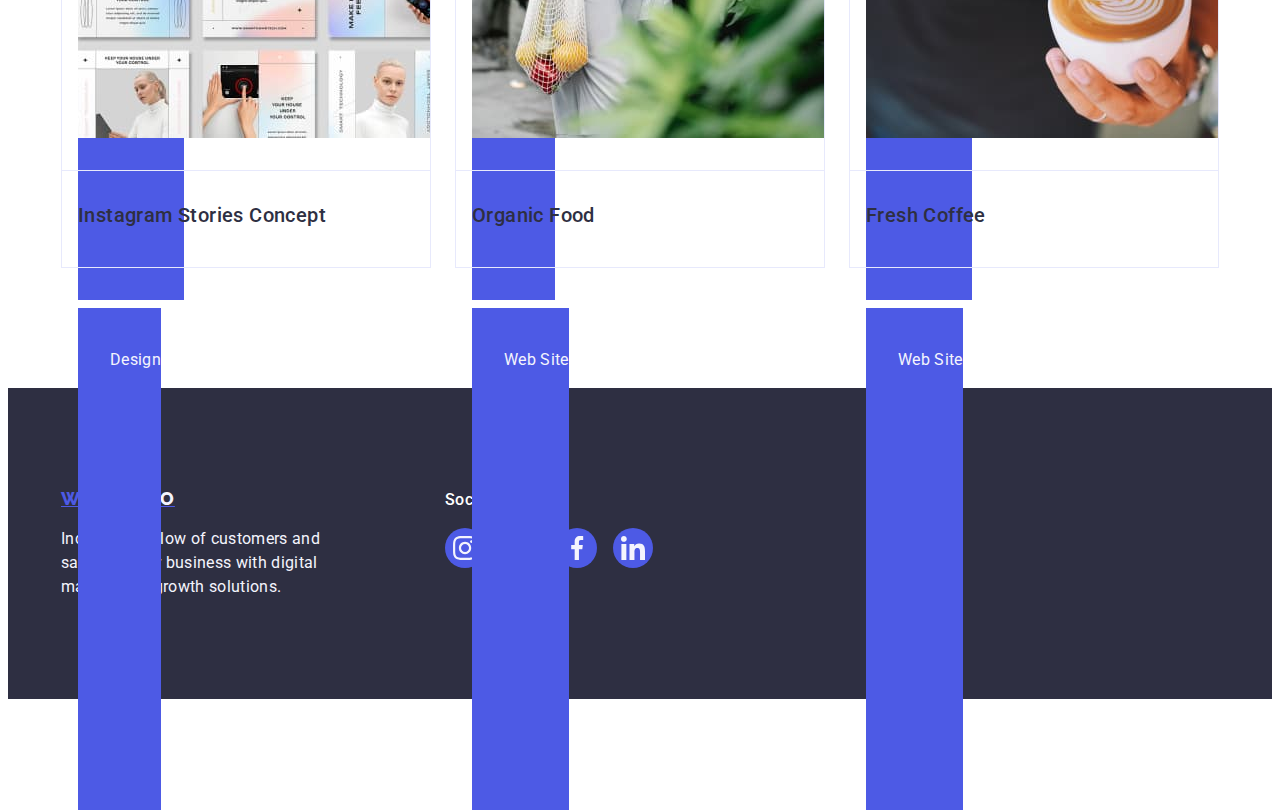
==== commit 1e0a1372: "add correct" ====
--- a/portfolio.html
+++ b/portfolio.html
@@ -85,89 +85,103 @@
                 <a href="#" class="gallery-portfolio link" >
                 <div class="gallery-cover-wrap" ><img src="./images/project2.jpg" alt="Scan qr code by phone" width="360" height="300"> 
                 <p class="gallery-cover-text">14 Stylish and User-Friendly App Design Concepts · Task Manager App · Calorie Tracker App
+                · Exotic Fruit Ecommerce App ·
+                Cloud Storage App</p>
+                </div>
+                <div class="container-gallery">
+                <h2 class="gallery-title">Cashless Payment</h2>
+                <p class="gallery-text">Marketing</p>
+                </div>
+                </a>
+            </li>
+            <li class="gallery-item list">
+                <a href="#" class="link gallery-portfolio" >
+                <div class="gallery-cover-wrap"><img src="./images/project3.jpg" alt="Sync laptop app with phone" width="360" height="300">
+                    <p class="gallery-cover-text">14 Stylish and User-Friendly App Design Concepts · Task Manager App · Calorie Tracker App
                     · Exotic Fruit Ecommerce App ·
                     Cloud Storage App</p>
-            
-            
-                <h2 class="gallery-title">Cashless Payment</h2>
-                <p class="gallery-text">Marketing</p>
-                </div>
-                </a>
-            </li>
-            <li class="gallery-item list">
-                <a href="#" class="link gallery-portfolio" >
-                <img src="./images/project3.jpg" alt="Sync laptop app with phone" width="360" height="300">
+                </div>
                 <div class="container-gallery">
                 <h2 class="gallery-title">Meditation App</h2>
-                <p class="gallery-cover-text">14 Stylish and User-Friendly App Design Concepts · Task Manager App · Calorie Tracker App
-                    · Exotic Fruit Ecommerce App ·
-                    Cloud Storage App</p>
-                </div>
-                </a>
-            </li>
-            <li class="gallery-item list">
-                <a href="#" class="link gallery-portfolio" >
-                <img src="./images/project4.jpg" alt="Driving driver navigation" width="360" height="300">
+                <p class="gallery-text">App</p>
+                </div>
+                </a>
+            </li>
+            <li class="gallery-item list">
+                <a href="#" class="link gallery-portfolio" >
+                <div class="gallery-cover-wrap"><img src="./images/project4.jpg" alt="Driving driver navigation" width="360" height="300">
+                <p class="gallery-cover-text">14 Stylish and User-Friendly App Design Concepts · Task Manager App · Calorie Tracker App
+                · Exotic Fruit Ecommerce App ·
+                Cloud Storage App</p>
+                </div>
                 <div class="container-gallery">
                 <h2 class="gallery-title">Taxi Service</h2>
-                <p class="gallery-cover-text">14 Stylish and User-Friendly App Design Concepts · Task Manager App · Calorie Tracker App
-                    · Exotic Fruit Ecommerce App ·
-                    Cloud Storage App</p>
-                </div>
-                </a>
-            </li>
-            <li class="gallery-item list">
-                <a href="#" class="link gallery-portfolio" >
-                <img src="./images/project5.jpg" alt="Wallpaper for phone" width="360" height="300">
+                <p class="gallery-cover-text">Marketing</p>
+                </div>
+                </a>
+            </li>
+            <li class="gallery-item list">
+                <a href="#" class="link gallery-portfolio" >
+                <div class="gallery-cover-wrap"><img src="./images/project5.jpg" alt="Wallpaper for phone" width="360" height="300">
+                <p class="gallery-cover-text">14 Stylish and User-Friendly App Design Concepts · Task Manager App · Calorie Tracker App
+                · Exotic Fruit Ecommerce App ·
+                Cloud Storage App</p>
+                </div>
                 <div class="container-gallery">
                 <h2 class="gallery-title">Screen Illustrations</h2>
-                <p class="gallery-cover-text">14 Stylish and User-Friendly App Design Concepts · Task Manager App · Calorie Tracker App
-                    · Exotic Fruit Ecommerce App ·
-                    Cloud Storage App</p>
-                </div>
-                </a>
-            </li>
-            <li class="gallery-item list">
-                <a href="#" class="link gallery-portfolio" >
-                <img src="./images/project6.jpg" alt="Girl talking through video call" width="360" height="300">
+                <p class="gallery-cover-text">Design</p>
+                </div>
+                </a>
+            </li>
+            <li class="gallery-item list">
+                <a href="#" class="link gallery-portfolio" >
+                <div class="gallery-cover-wrap"><img src="./images/project6.jpg" alt="Girl talking through video call" width="360" height="300">
+                <p class="gallery-cover-text">14 Stylish and User-Friendly App Design Concepts · Task Manager App · Calorie Tracker App
+                · Exotic Fruit Ecommerce App ·
+                Cloud Storage App</p>
+                </div>
                 <div class="container-gallery">
                 <h2 class="gallery-title">Online Courses</h2>
-                <p class="gallery-cover-text">14 Stylish and User-Friendly App Design Concepts · Task Manager App · Calorie Tracker App
-                    · Exotic Fruit Ecommerce App ·
-                    Cloud Storage App</p>
-                </div>
-                </a>
-            </li>
-            <li class="gallery-item list">
-                <a href="#" class="link gallery-portfolio" >
-                <img src="./images/project7.jpg" alt="Application instructions" width="360" height="300">
+                <p class="gallery-cover-text">Marketing</p>
+                </div>
+                </a>
+            </li>
+            <li class="gallery-item list">
+                <a href="#" class="link gallery-portfolio" >
+                <div class="gallery-cover-wrap"><img src="./images/project7.jpg" alt="Application instructions" width="360" height="300">
+                <p class="gallery-cover-text">14 Stylish and User-Friendly App Design Concepts · Task Manager App · Calorie Tracker App
+                · Exotic Fruit Ecommerce App ·
+                Cloud Storage App</p>
+                </div>
                 <div class="container-gallery">
                 <h2 class="gallery-title">Instagram Stories Concept</h2>
-                <p class="gallery-cover-text">14 Stylish and User-Friendly App Design Concepts · Task Manager App · Calorie Tracker App
-                    · Exotic Fruit Ecommerce App ·
-                    Cloud Storage App</p>
-                </div>
-                </a>
-            </li>
-            <li class="gallery-item list">
-                <a href="#" class="link gallery-portfolio" >
-                <img src="./images/project8.jpg" alt="Girl carries vegetables in a bag" width="360" height="300">
+                <p class="gallery-cover-text">Design</p>
+                </div>
+                </a>
+            </li>
+            <li class="gallery-item list">
+                <a href="#" class="link gallery-portfolio" >
+                <div class="gallery-cover-wrap"><img src="./images/project8.jpg" alt="Girl carries vegetables in a bag" width="360" height="300">
+                <p class="gallery-cover-text">14 Stylish and User-Friendly App Design Concepts · Task Manager App · Calorie Tracker App
+                · Exotic Fruit Ecommerce App ·
+                Cloud Storage App</p>
+                </div>
                 <div class="container-gallery">
                 <h2 class="gallery-title">Organic Food</h2>
-                <p class="gallery-cover-text">14 Stylish and User-Friendly App Design Concepts · Task Manager App · Calorie Tracker App
-                    · Exotic Fruit Ecommerce App ·
-                    Cloud Storage App</p>
-                </div>
-                </a>
-            </li>
-            <li class="gallery-item list">
-                <a href="#" class="link gallery-portfolio" >
-                <img src="./images/project9.jpg" alt="Barista pouring milk into coffee" width="360" height="300">
+                <p class="gallery-cover-text">Web Site</p>
+                </div>
+                </a>
+            </li>
+            <li class="gallery-item list">
+                <a href="#" class="link gallery-portfolio" >
+                <div class="gallery-cover-wrap"><img src="./images/project9.jpg" alt="Barista pouring milk into coffee" width="360" height="300">
+                <p class="gallery-cover-text">14 Stylish and User-Friendly App Design Concepts · Task Manager App · Calorie Tracker App
+                · Exotic Fruit Ecommerce App ·
+                Cloud Storage App</p>
+                </div>
                 <div class="container-gallery">
                 <h2 class="gallery-title">Fresh Coffee</h2>
-                <p class="gallery-cover-text">14 Stylish and User-Friendly App Design Concepts · Task Manager App · Calorie Tracker App
-                    · Exotic Fruit Ecommerce App ·
-                    Cloud Storage App</p>
+                <p class="gallery-cover-text">Web Site</p>
                 </div>
                 </a>
             </li>
--- a/css/styles.css
+++ b/css/styles.css
@@ -643,23 +643,13 @@
     transition: box-shadow 250ms cubic-bezier(0.4, 0, 0.2, 1);
 }
 
-.gallery-text:hover,
-.gallery-text:focus {
-    transform: translateY(0%);
-}
+
 
 .link-portfolio {
     text-decoration: none;  
 }
 
-.gallery-portfolio:hover {
-    box-shadow: 0px 1px 6px rgba(46, 47, 66, 0.08),
-    0px 1px 1px rgba(46, 47, 66, 0.16),
-    0px 2px 1px rgba(46, 47, 66, 0.08);
-    transition: transform 250ms lenear;
-    transform: translateY(0%);
-}
-
+.gallery-portfolio:hover,
 .gallery-portfolio:focus {
     box-shadow: 0px 1px 6px rgba(46, 47, 66, 0.08),
     0px 1px 1px rgba(46, 47, 66, 0.16),
@@ -667,6 +657,7 @@
     transition: transform 250ms lenear;
     transform: translateY(0%);
 }
+
 
 .container-gallery {
     padding: 32px 16px;
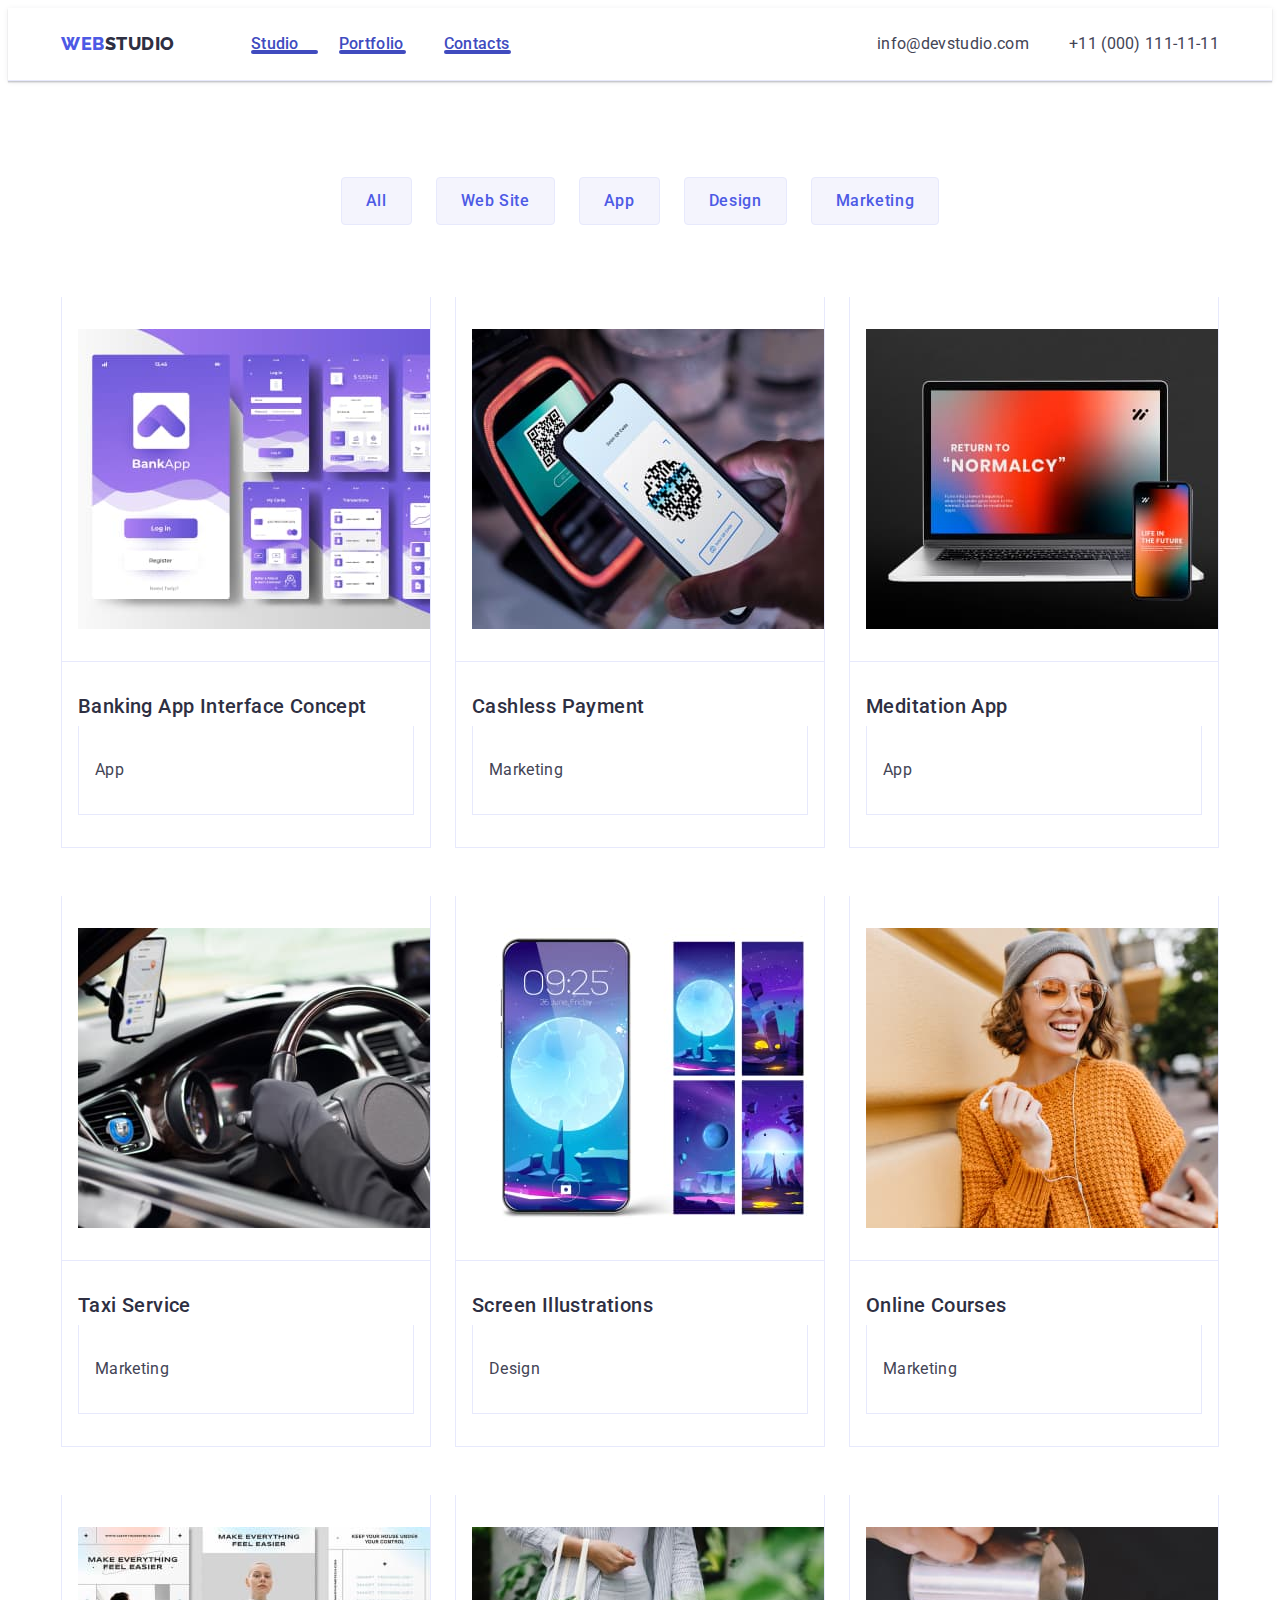
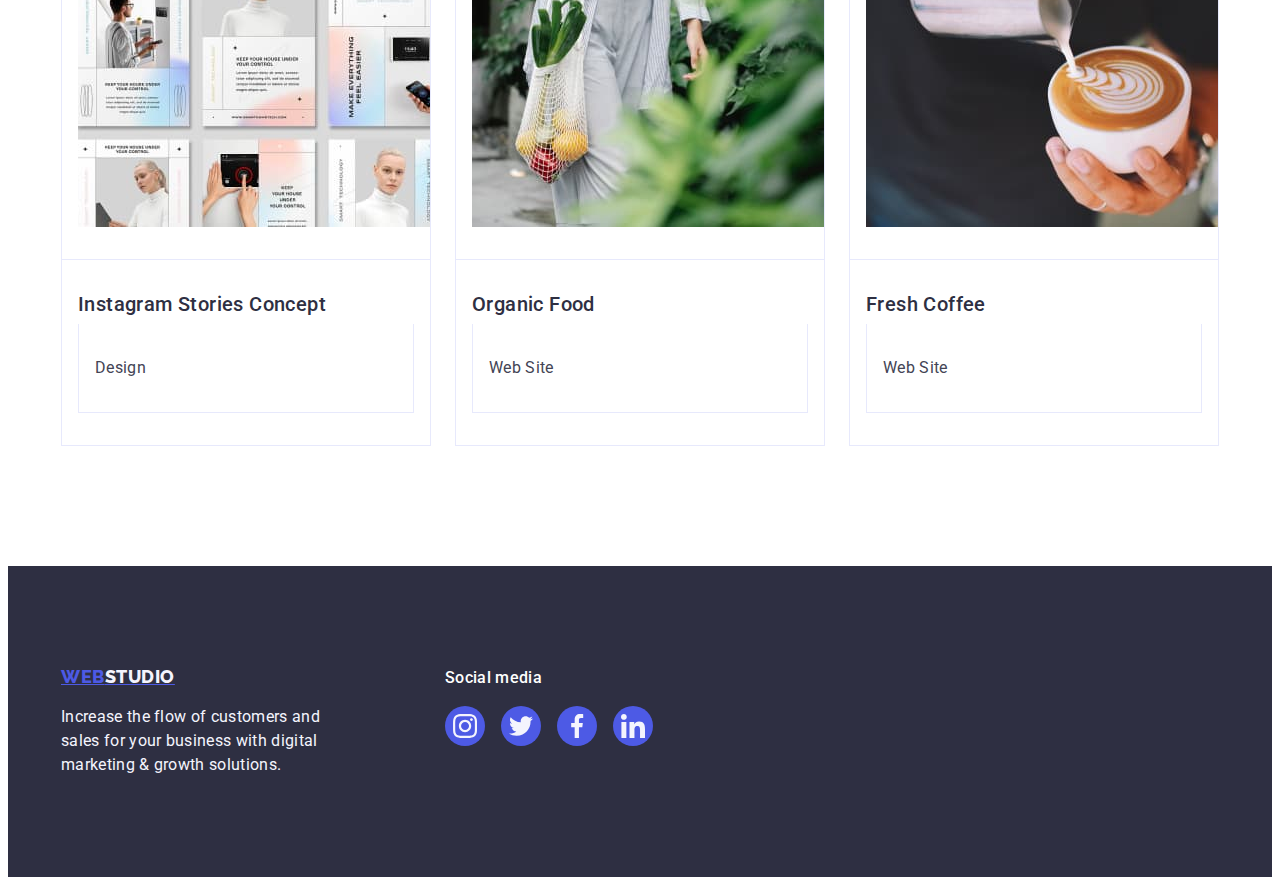
==== commit 083d195f: "add correct" ====
--- a/portfolio.html
+++ b/portfolio.html
@@ -116,7 +116,7 @@
                 </div>
                 <div class="container-gallery">
                 <h2 class="gallery-title">Taxi Service</h2>
-                <p class="gallery-cover-text">Marketing</p>
+                <p class="gallery-text">Marketing</p>
                 </div>
                 </a>
             </li>
@@ -129,7 +129,7 @@
                 </div>
                 <div class="container-gallery">
                 <h2 class="gallery-title">Screen Illustrations</h2>
-                <p class="gallery-cover-text">Design</p>
+                <p class="gallery-text">Design</p>
                 </div>
                 </a>
             </li>
@@ -142,7 +142,7 @@
                 </div>
                 <div class="container-gallery">
                 <h2 class="gallery-title">Online Courses</h2>
-                <p class="gallery-cover-text">Marketing</p>
+                <p class="gallery-text">Marketing</p>
                 </div>
                 </a>
             </li>
@@ -155,7 +155,7 @@
                 </div>
                 <div class="container-gallery">
                 <h2 class="gallery-title">Instagram Stories Concept</h2>
-                <p class="gallery-cover-text">Design</p>
+                <p class="gallery-text">Design</p>
                 </div>
                 </a>
             </li>
@@ -168,7 +168,7 @@
                 </div>
                 <div class="container-gallery">
                 <h2 class="gallery-title">Organic Food</h2>
-                <p class="gallery-cover-text">Web Site</p>
+                <p class="gallery-text">Web Site</p>
                 </div>
                 </a>
             </li>
@@ -181,7 +181,7 @@
                 </div>
                 <div class="container-gallery">
                 <h2 class="gallery-title">Fresh Coffee</h2>
-                <p class="gallery-cover-text">Web Site</p>
+                <p class="gallery-text">Web Site</p>
                 </div>
                 </a>
             </li>
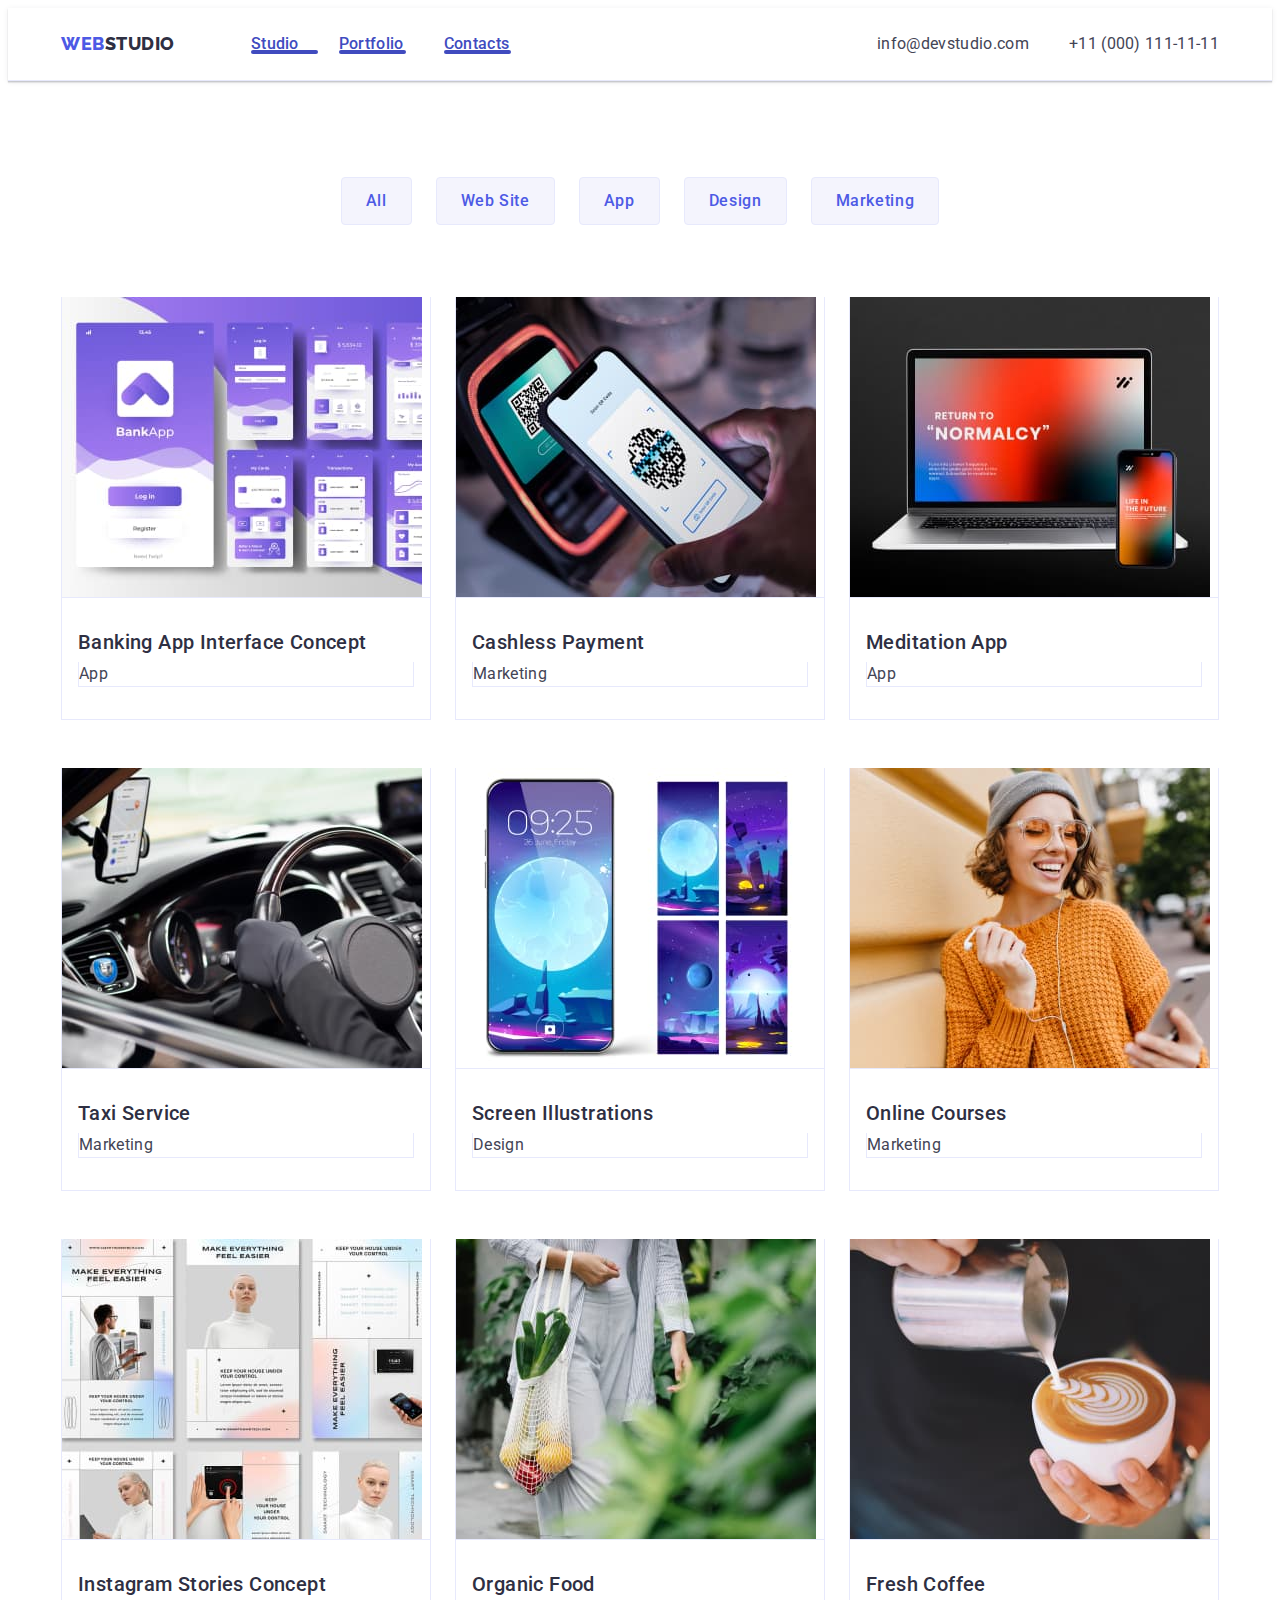
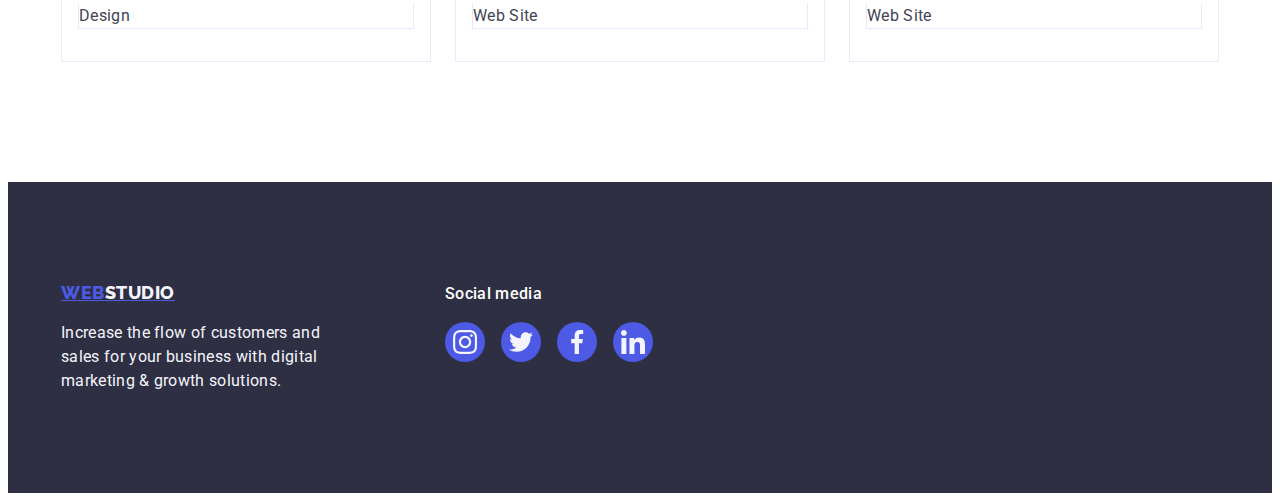
==== commit ce343861: "add correct" ====
--- a/portfolio.html
+++ b/portfolio.html
@@ -69,8 +69,9 @@
         </ul>
         <ul class="gallery-list">
             <li class="gallery-item list">
+                <div class="gallery-cover-wrap">
                 <a href="#" class="gallery-portfolio link" >
-                <div class="gallery-cover-wrap"><img src="./images/project1.jpg" alt="Banking application" width="360" height="300">
+                <img src="./images/project1.jpg" alt="Banking application" width="360" height="300">
                 <p class="gallery-cover-text">14 Stylish and User-Friendly App Design Concepts · Task Manager App · Calorie Tracker App
                 · Exotic Fruit Ecommerce App ·
                 Cloud Storage App</p>
--- a/css/styles.css
+++ b/css/styles.css
@@ -673,18 +673,19 @@
     position: relative;
 }
 
-.gallery-item:hover .gallery-cover-text{
+.gallery-item:hover .gallery-cover-text,
+.gallery-item:focus .gallery-cover-text{
     transform: translateY(0);
 }
 
 .gallery-cover-wrap {
     position: relative;
     overflow: hidden;
-    padding: 32px 16px;
     border: 1px solid #e7e9fc;
     border-top: none;
     display: block;
 }
+
 .gallery-cover-text {
     position: absolute;
     top: 0;
@@ -698,9 +699,10 @@
     padding-top: 40px;
     padding-left: 32px;
     background-color: #4D5AE5;
+    width: 100%;
     height: 100%;
     transform: translateY(100%);
-    transition: 300ms linear;
+    transition: transform 250ms cubic-bezier(0.4, 0, 0.2, 1);
 }
 
 
@@ -754,7 +756,6 @@
     line-height: 1.5;
     letter-spacing: 0.02em;
     color: var(--primery-color);
-    padding: 32px 16px;
     border: 1px solid #e7e9fc;
     border-top: none;
     display: block;
@@ -861,11 +862,11 @@
     background-color: #404BBF;
 }
 
-
-
-
-
-
-
-
-
+/* --------------MODAL--------------- */
+
+
+
+
+
+
+
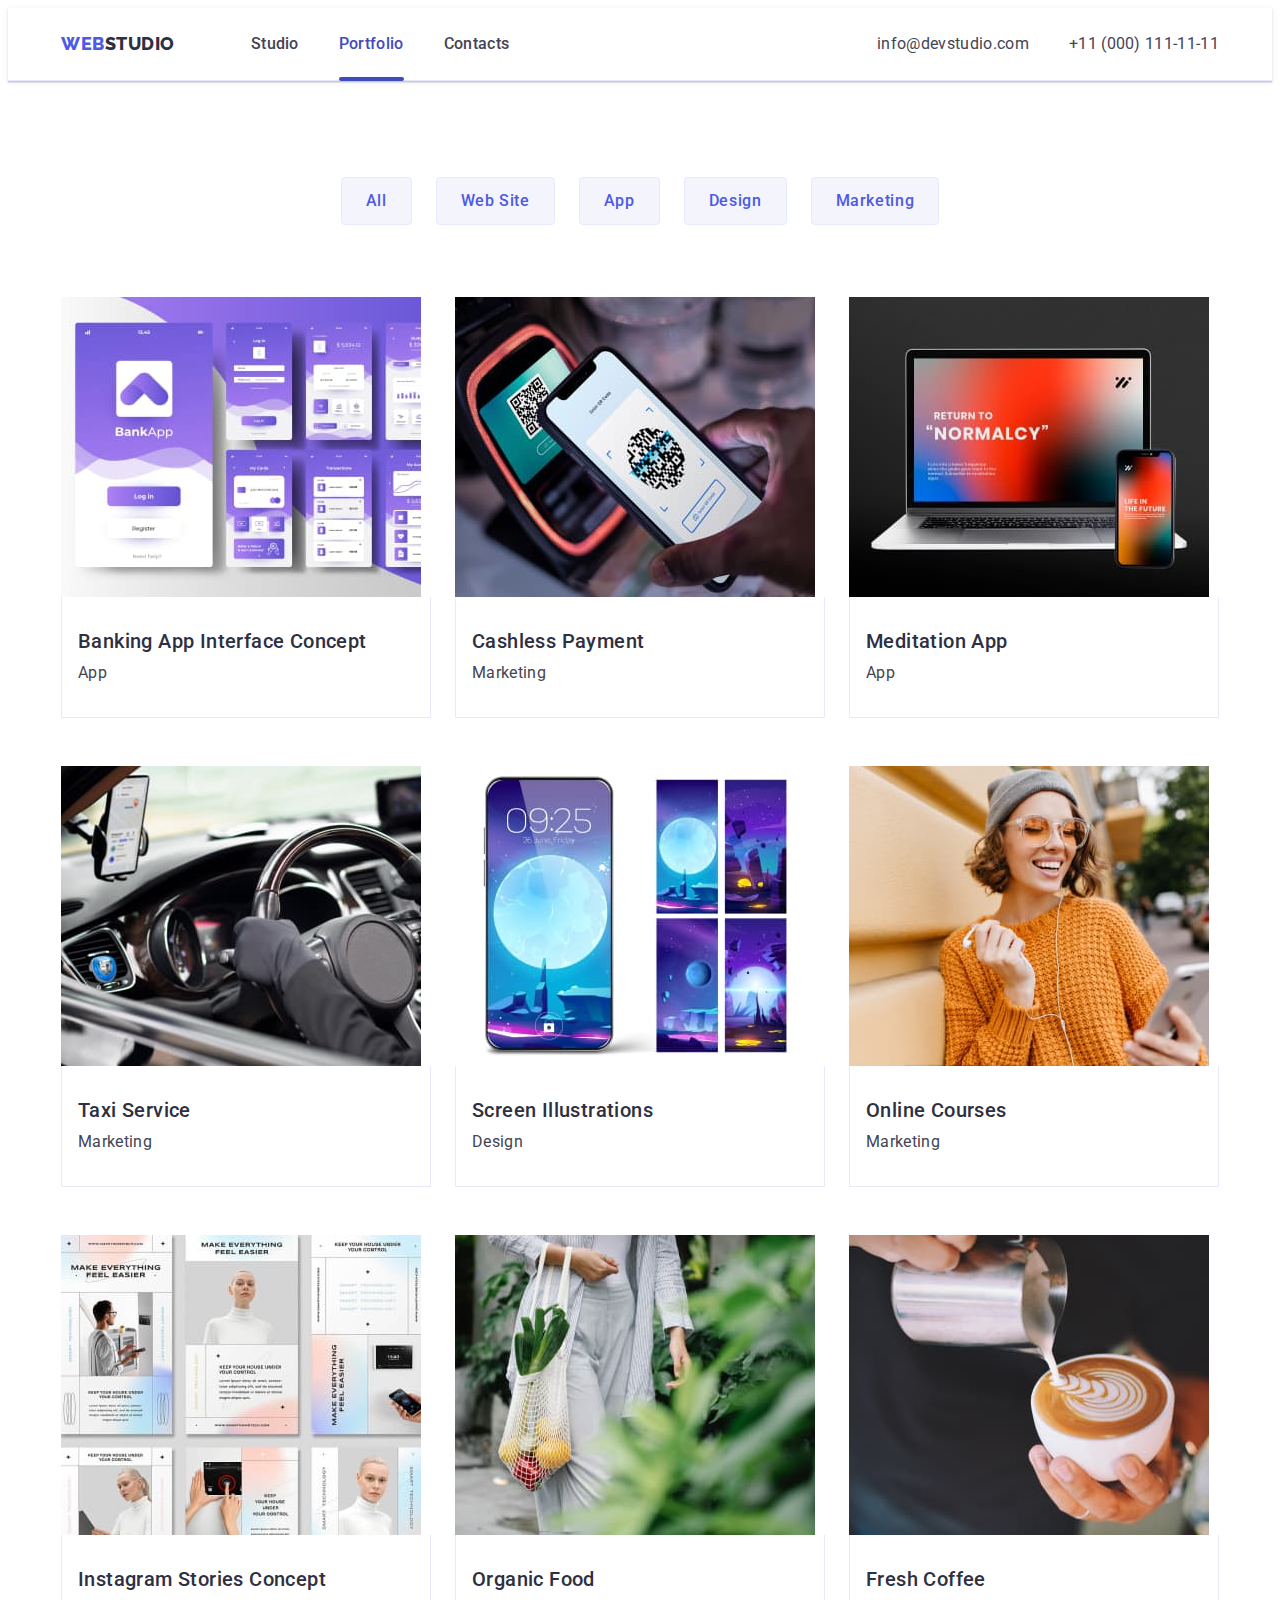
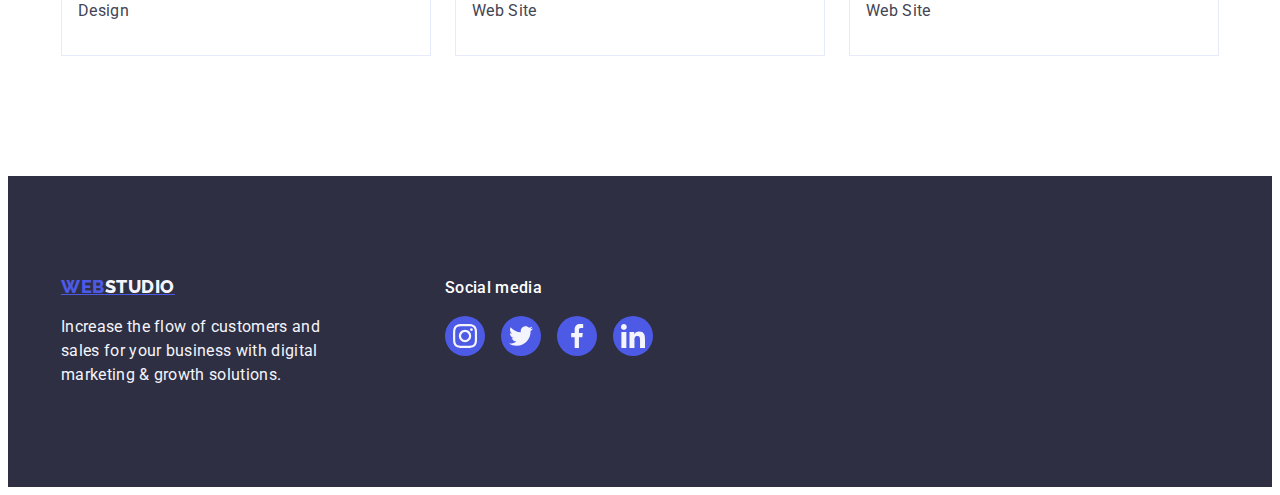
==== commit 689638ad: "add correct" ====
--- a/portfolio.html
+++ b/portfolio.html
@@ -24,7 +24,7 @@
                 <a class="menu-link link" href="./index.html">Studio</a>
             </li>
             <li class="menu-item">
-                <a class="menu-link link" href="./portfolio.html">Portfolio</a>
+                <a class="menu-link link current" href="./portfolio.html">Portfolio</a>
             </li>
             <li class="menu-item">
                 <a class="menu-link link" href="">Contacts</a>
@@ -69,8 +69,8 @@
         </ul>
         <ul class="gallery-list">
             <li class="gallery-item list">
+                <a href="#" class="gallery-portfolio link" >
                 <div class="gallery-cover-wrap">
-                <a href="#" class="gallery-portfolio link" >
                 <img src="./images/project1.jpg" alt="Banking application" width="360" height="300">
                 <p class="gallery-cover-text">14 Stylish and User-Friendly App Design Concepts · Task Manager App · Calorie Tracker App
                 · Exotic Fruit Ecommerce App ·
--- a/css/styles.css
+++ b/css/styles.css
@@ -70,9 +70,6 @@
 .header-container {
     display: flex;
     align-items: center;
-    padding-top: 24px;
-    padding-bottom: 24px;
-    
 }
 
 .menu-list {
@@ -152,21 +149,26 @@
 
 .menu-link {
     position: relative;
-    color: #404BBF;
+    display: block;
+    color: var(--primery-color);
+    padding: 24px 0;
     transition: color 250ms cubic-bezier(0.4, 0, 0.2, 1);
 }
 
-.menu-link::after {
+.menu-link.current::after {
     position: absolute;
     content: '';
-    width: 67px;
+    width: 100%;
     height: 4px;
     left: 0;
     bottom: -1px;
     border-radius: 2px;
-    flex-grow: 1;
     background-color: #404bbf;
 
+}
+
+.current {
+    color: #404BBF;
 }
 
 
@@ -664,26 +666,22 @@
     border: 1px solid #e7e9fc;
     border-top: none;
     display: block;
-
 }
 
 
 .gallery-item {
     width: calc((100% - 48px) / 3);
-    position: relative;
-}
-
-.gallery-item:hover .gallery-cover-text,
-.gallery-item:focus .gallery-cover-text{
+}
+
+.gallery-portfolio:hover .gallery-cover-text,
+.gallery-portfolio:focus .gallery-cover-text {
     transform: translateY(0);
 }
 
 .gallery-cover-wrap {
     position: relative;
     overflow: hidden;
-    border: 1px solid #e7e9fc;
-    border-top: none;
-    display: block;
+
 }
 
 .gallery-cover-text {
@@ -696,8 +694,7 @@
     font-size: 16px;
     line-height: 1.5;
     letter-spacing: 0.02em;
-    padding-top: 40px;
-    padding-left: 32px;
+    padding: 40px 32px;
     background-color: #4D5AE5;
     width: 100%;
     height: 100%;
@@ -756,8 +753,6 @@
     line-height: 1.5;
     letter-spacing: 0.02em;
     color: var(--primery-color);
-    border: 1px solid #e7e9fc;
-    border-top: none;
     display: block;
 }
 
@@ -851,15 +846,15 @@
 
 .modal-close-icon {
     color: #2E2F42;
-    background: #E7E9FC;
+    background-color: #E7E9FC;
     transition: fill 250ms cubic-bezier(0.4, 0, 0.2, 1);
 }
 
 .modal-close:hover,
 .modal-close:focus {
     border: none;
-    fill: #ffffff;
-    background-color: #404BBF;
+    fill: #404BBF;
+
 }
 
 /* --------------MODAL--------------- */
